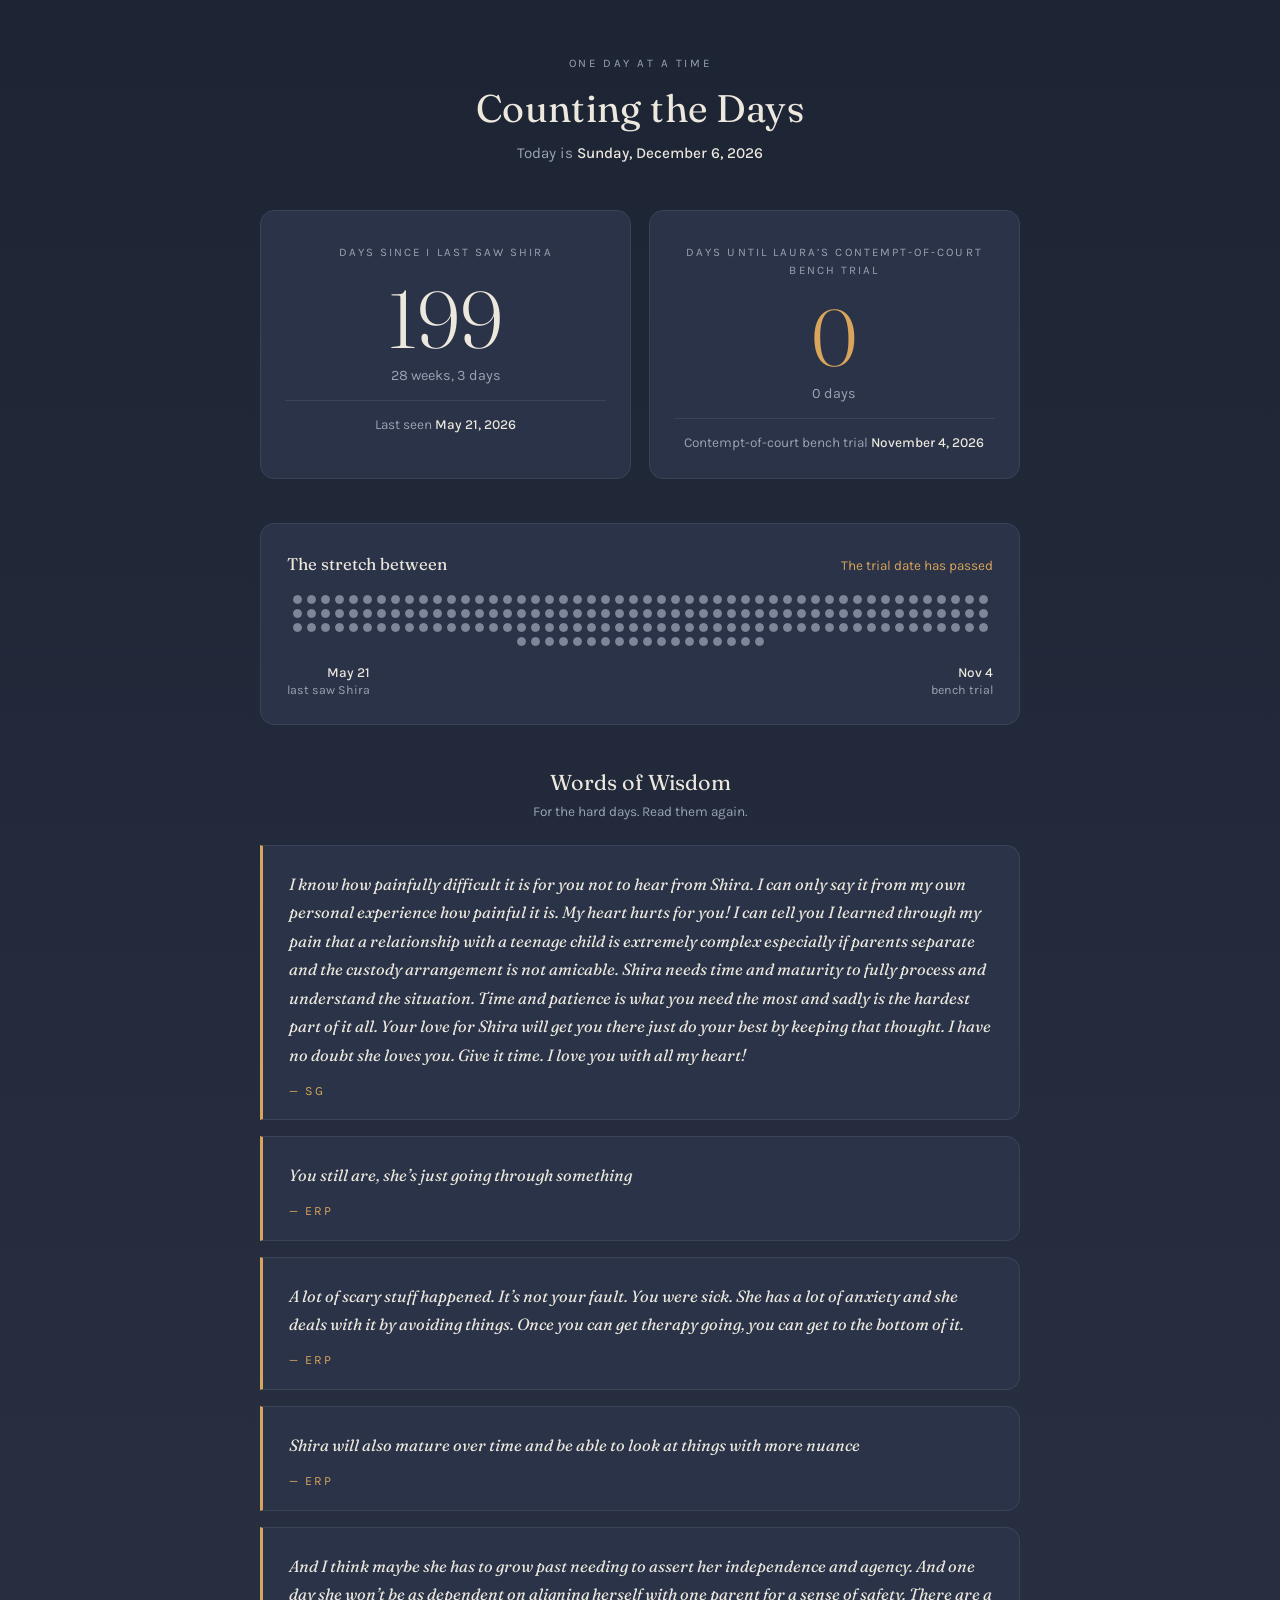
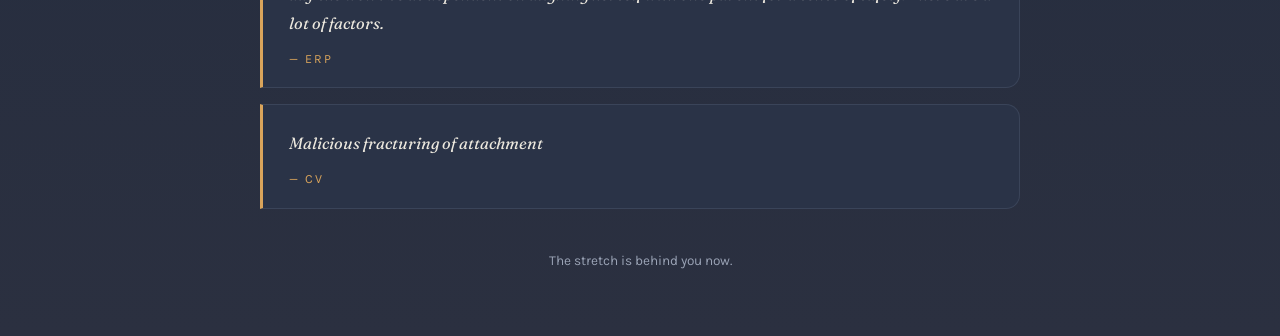
==== index.html @ 4b512168 "Add CV quote to Words of Wisdom Co-Authored-By: Claude Fable 5 <noreply@anthropic.com>" ====
<!DOCTYPE html>
<html lang="en">
<head>
<meta charset="UTF-8">
<meta name="viewport" content="width=device-width, initial-scale=1.0">
<title>Counting the Days</title>
<meta name="description" content="Counting the days since I last saw Shira, and the days until Laura&rsquo;s contempt-of-court bench trial.">
<meta name="robots" content="noindex">
<meta name="theme-color" content="#1d2433">
<link rel="icon" href="/favicon.svg" type="image/svg+xml">
<link rel="icon" href="/favicon-32.png" type="image/png" sizes="32x32">
<link rel="apple-touch-icon" href="/apple-touch-icon.png">
<meta property="og:type" content="website">
<meta property="og:title" content="Counting the Days">
<meta property="og:description" content="Counting the days since I last saw Shira, and the days until Laura&rsquo;s contempt-of-court bench trial.">
<meta property="og:url" content="https://shiragitman.com/">
<meta property="og:image" content="https://shiragitman.com/og-image.png">
<meta property="og:image:width" content="1200">
<meta property="og:image:height" content="630">
<meta name="twitter:card" content="summary_large_image">
<meta name="twitter:title" content="Counting the Days">
<meta name="twitter:description" content="Counting the days since I last saw Shira, and the days until Laura&rsquo;s contempt-of-court bench trial.">
<meta name="twitter:image" content="https://shiragitman.com/og-image.png">
<link rel="preconnect" href="https://fonts.googleapis.com">
<link rel="preconnect" href="https://fonts.gstatic.com" crossorigin>
<link href="https://fonts.googleapis.com/css2?family=Fraunces:ital,opsz,wght@0,9..144,300;0,9..144,400;0,9..144,600;1,9..144,400&family=Karla:wght@300;400;500;600&display=swap" rel="stylesheet">
<style>
  :root {
    --night: #1d2433;
    --night-soft: #252d3f;
    --card: #2a3347;
    --line: #3a4459;
    --ink: #ece8de;
    --ink-dim: #9aa3b5;
    --gold: #d9a45b;
    --gold-soft: rgba(217, 164, 91, 0.16);
  }

  * { margin: 0; padding: 0; box-sizing: border-box; }

  body {
    min-height: 100vh;
    background: linear-gradient(180deg, var(--night) 0%, var(--night-soft) 68%, #2b3040 100%);
    color: var(--ink);
    font-family: 'Karla', sans-serif;
    font-weight: 400;
    display: flex;
    justify-content: center;
    padding: 3.5rem 1.25rem 4rem;
  }

  .page {
    width: 100%;
    max-width: 760px;
    animation: settle 0.9s ease-out both;
  }

  @keyframes settle {
    from { opacity: 0; transform: translateY(10px); }
    to   { opacity: 1; transform: translateY(0); }
  }

  @media (prefers-reduced-motion: reduce) {
    .page { animation: none; }
  }

  header { text-align: center; margin-bottom: 3rem; }

  .eyebrow {
    font-size: 0.72rem;
    letter-spacing: 0.22em;
    text-transform: uppercase;
    color: var(--ink-dim);
    margin-bottom: 0.9rem;
  }

  h1 {
    font-family: 'Fraunces', serif;
    font-weight: 400;
    font-size: clamp(1.7rem, 4.5vw, 2.4rem);
    letter-spacing: 0.01em;
  }

  .today-line {
    margin-top: 0.7rem;
    font-size: 0.95rem;
    color: var(--ink-dim);
  }
  .today-line strong { color: var(--ink); font-weight: 500; }

  .counters {
    display: grid;
    grid-template-columns: 1fr 1fr;
    gap: 1.1rem;
    margin-bottom: 2.75rem;
  }

  @media (max-width: 560px) {
    .counters { grid-template-columns: 1fr; }
  }

  .counter {
    background: var(--card);
    border: 1px solid var(--line);
    border-radius: 14px;
    padding: 2rem 1.5rem 1.75rem;
    text-align: center;
  }

  .counter-label {
    font-size: 0.72rem;
    letter-spacing: 0.18em;
    text-transform: uppercase;
    color: var(--ink-dim);
    margin-bottom: 1.1rem;
    line-height: 1.6;
  }

  .counter-number {
    font-family: 'Fraunces', serif;
    font-weight: 300;
    font-size: clamp(3.6rem, 11vw, 5rem);
    line-height: 1;
  }

  .counter.since .counter-number { color: var(--ink); }
  .counter.until .counter-number { color: var(--gold); }

  .counter-unit {
    font-size: 0.9rem;
    color: var(--ink-dim);
    margin-top: 0.5rem;
  }

  .counter-sub {
    font-size: 0.85rem;
    color: var(--ink-dim);
    margin-top: 1rem;
    padding-top: 1rem;
    border-top: 1px solid var(--line);
  }
  .counter-sub .date { color: var(--ink); font-weight: 500; }

  .thread-section {
    background: var(--card);
    border: 1px solid var(--line);
    border-radius: 14px;
    padding: 1.9rem 1.6rem 1.7rem;
  }

  .thread-head {
    display: flex;
    justify-content: space-between;
    align-items: baseline;
    margin-bottom: 1.3rem;
    gap: 1rem;
  }

  .thread-title {
    font-family: 'Fraunces', serif;
    font-weight: 400;
    font-size: 1.05rem;
  }

  .thread-pct {
    font-size: 0.85rem;
    color: var(--gold);
    white-space: nowrap;
  }

  .dots {
    display: flex;
    flex-wrap: wrap;
    gap: 5px;
    justify-content: center;
  }

  .dot {
    width: 9px;
    height: 9px;
    border-radius: 50%;
    background: transparent;
    border: 1px solid var(--line);
    flex-shrink: 0;
  }

  .dot.past {
    background: var(--ink-dim);
    border-color: var(--ink-dim);
    opacity: 0.75;
  }

  .dot.today {
    background: var(--gold);
    border-color: var(--gold);
    box-shadow: 0 0 0 3px var(--gold-soft);
    transform: scale(1.25);
  }

  .thread-ends {
    display: flex;
    justify-content: space-between;
    margin-top: 1.2rem;
    font-size: 0.78rem;
    color: var(--ink-dim);
  }
  .thread-ends span:last-child { text-align: right; }
  .thread-ends .end-date { display: block; color: var(--ink); font-weight: 500; font-size: 0.85rem; margin-bottom: 0.15rem; }

  .wisdom-section {
    margin-top: 2.75rem;
  }

  .wisdom-title {
    font-family: 'Fraunces', serif;
    font-weight: 400;
    font-size: 1.35rem;
    text-align: center;
    margin-bottom: 0.5rem;
  }

  .wisdom-sub {
    text-align: center;
    font-size: 0.85rem;
    color: var(--ink-dim);
    margin-bottom: 1.6rem;
  }

  .wisdom-list {
    display: flex;
    flex-direction: column;
    gap: 1rem;
  }

  .wisdom-card {
    background: var(--card);
    border: 1px solid var(--line);
    border-left: 3px solid var(--gold);
    border-radius: 0 14px 14px 0;
    padding: 1.5rem 1.6rem 1.35rem;
  }

  .wisdom-card blockquote {
    font-family: 'Fraunces', serif;
    font-style: italic;
    font-weight: 400;
    font-size: 1.02rem;
    line-height: 1.75;
    color: var(--ink);
  }

  .wisdom-card cite {
    display: block;
    font-family: 'Karla', sans-serif;
    font-style: normal;
    font-size: 0.78rem;
    letter-spacing: 0.16em;
    text-transform: uppercase;
    color: var(--gold);
    margin-top: 0.9rem;
  }

  footer {
    text-align: center;
    margin-top: 2.5rem;
    font-size: 0.85rem;
    color: var(--ink-dim);
    line-height: 1.7;
  }
</style>
</head>
<body>
  <div class="page">
    <header>
      <div class="eyebrow">One day at a time</div>
      <h1>Counting the Days</h1>
      <div class="today-line">Today is <strong id="todayDate"></strong></div>
    </header>

    <div class="counters">
      <div class="counter since">
        <div class="counter-label">Days since I last saw Shira</div>
        <div class="counter-number" id="daysSince">&ndash;</div>
        <div class="counter-unit" id="sinceWeeks"></div>
        <div class="counter-sub">Last seen <span class="date">May 21, 2026</span></div>
      </div>

      <div class="counter until">
        <div class="counter-label">Days Until Laura&rsquo;s Contempt-of-Court Bench Trial</div>
        <div class="counter-number" id="daysUntil">&ndash;</div>
        <div class="counter-unit" id="untilWeeks"></div>
        <div class="counter-sub">Contempt-of-court bench trial <span class="date">November 4, 2026</span></div>
      </div>
    </div>

    <div class="thread-section">
      <div class="thread-head">
        <div class="thread-title">The stretch between</div>
        <div class="thread-pct" id="pctLine"></div>
      </div>
      <div class="dots" id="dots" aria-label="One mark for each day between May 21 and November 4, 2026"></div>
      <div class="thread-ends">
        <span><span class="end-date">May 21</span>last saw Shira</span>
        <span><span class="end-date">Nov 4</span>bench trial</span>
      </div>
    </div>

    <section class="wisdom-section">
      <h2 class="wisdom-title">Words of Wisdom</h2>
      <p class="wisdom-sub">For the hard days. Read them again.</p>

      <div class="wisdom-list">
        <div class="wisdom-card">
          <blockquote>I know how painfully difficult it is for you not to hear from Shira. I can only say it from my own personal experience how painful it is. My heart hurts for you! I can tell you I learned through my pain that a relationship with a teenage child is extremely complex especially if parents separate and the custody arrangement is not amicable. Shira needs time and maturity to fully process and understand the situation. Time and patience is what you need the most and sadly is the hardest part of it all. Your love for Shira will get you there just do your best by keeping that thought. I have no doubt she loves you. Give it time. I love you with all my heart!</blockquote>
          <cite>&mdash; SG</cite>
        </div>

        <div class="wisdom-card">
          <blockquote>You still are, she&rsquo;s just going through something</blockquote>
          <cite>&mdash; ERP</cite>
        </div>

        <div class="wisdom-card">
          <blockquote>A lot of scary stuff happened. It&rsquo;s not your fault. You were sick. She has a lot of anxiety and she deals with it by avoiding things. Once you can get therapy going, you can get to the bottom of it.</blockquote>
          <cite>&mdash; ERP</cite>
        </div>

        <div class="wisdom-card">
          <blockquote>Shira will also mature over time and be able to look at things with more nuance</blockquote>
          <cite>&mdash; ERP</cite>
        </div>

        <div class="wisdom-card">
          <blockquote>And I think maybe she has to grow past needing to assert her independence and agency. And one day she won&rsquo;t be as dependent on aligning herself with one parent for a sense of safety. There are a lot of factors.</blockquote>
          <cite>&mdash; ERP</cite>
        </div>

        <div class="wisdom-card">
          <blockquote>Malicious fracturing of attachment</blockquote>
          <cite>&mdash; CV</cite>
        </div>
      </div>
    </section>

    <footer id="footerNote"></footer>
  </div>

<script>
(function () {
  var START = new Date(2026, 4, 21);
  var END   = new Date(2026, 10, 4);

  var now = new Date();
  var today = new Date(now.getFullYear(), now.getMonth(), now.getDate());

  var MS_DAY = 24 * 60 * 60 * 1000;
  function daysBetween(a, b) { return Math.round((b - a) / MS_DAY); }

  var daysSince = daysBetween(START, today);
  var daysUntil = daysBetween(today, END);
  var totalSpan = daysBetween(START, END);

  document.getElementById('todayDate').textContent = today.toLocaleDateString('en-US', {
    weekday: 'long', month: 'long', day: 'numeric', year: 'numeric'
  });

  document.getElementById('daysSince').textContent = Math.max(daysSince, 0);
  document.getElementById('daysUntil').textContent = Math.max(daysUntil, 0);

  function weeksText(d) {
    if (d < 7) return d === 1 ? '1 day' : d + ' days';
    var w = Math.floor(d / 7), r = d % 7;
    var t = w + (w === 1 ? ' week' : ' weeks');
    if (r > 0) t += ', ' + r + (r === 1 ? ' day' : ' days');
    return t;
  }
  document.getElementById('sinceWeeks').textContent = weeksText(Math.max(daysSince, 0));
  document.getElementById('untilWeeks').textContent = weeksText(Math.max(daysUntil, 0));

  var pct = Math.min(100, Math.max(0, Math.round((daysSince / totalSpan) * 100)));
  var pctEl = document.getElementById('pctLine');
  if (daysUntil > 0) {
    pctEl.textContent = pct + '% of the way there';
  } else if (daysUntil === 0) {
    pctEl.textContent = 'Today is the day';
  } else {
    pctEl.textContent = 'The trial date has passed';
  }

  var dotsEl = document.getElementById('dots');
  var frag = document.createDocumentFragment();
  for (var i = 0; i <= totalSpan; i++) {
    var dot = document.createElement('div');
    dot.className = 'dot';
    if (i < daysSince) dot.className += ' past';
    if (i === daysSince && daysUntil >= 0) dot.className += ' today';
    frag.appendChild(dot);
  }
  dotsEl.appendChild(frag);

  var footer = document.getElementById('footerNote');
  if (daysUntil > 0) {
    footer.textContent = 'Every filled mark is a day already behind you.';
  } else if (daysUntil === 0) {
    footer.textContent = 'November 4th is here. Steady.';
  } else {
    footer.textContent = 'The stretch is behind you now.';
  }

  var nextMidnight = new Date(today.getFullYear(), today.getMonth(), today.getDate() + 1);
  setTimeout(function () { location.reload(); }, nextMidnight - now + 1000);
})();
</script>
</body>
</html>
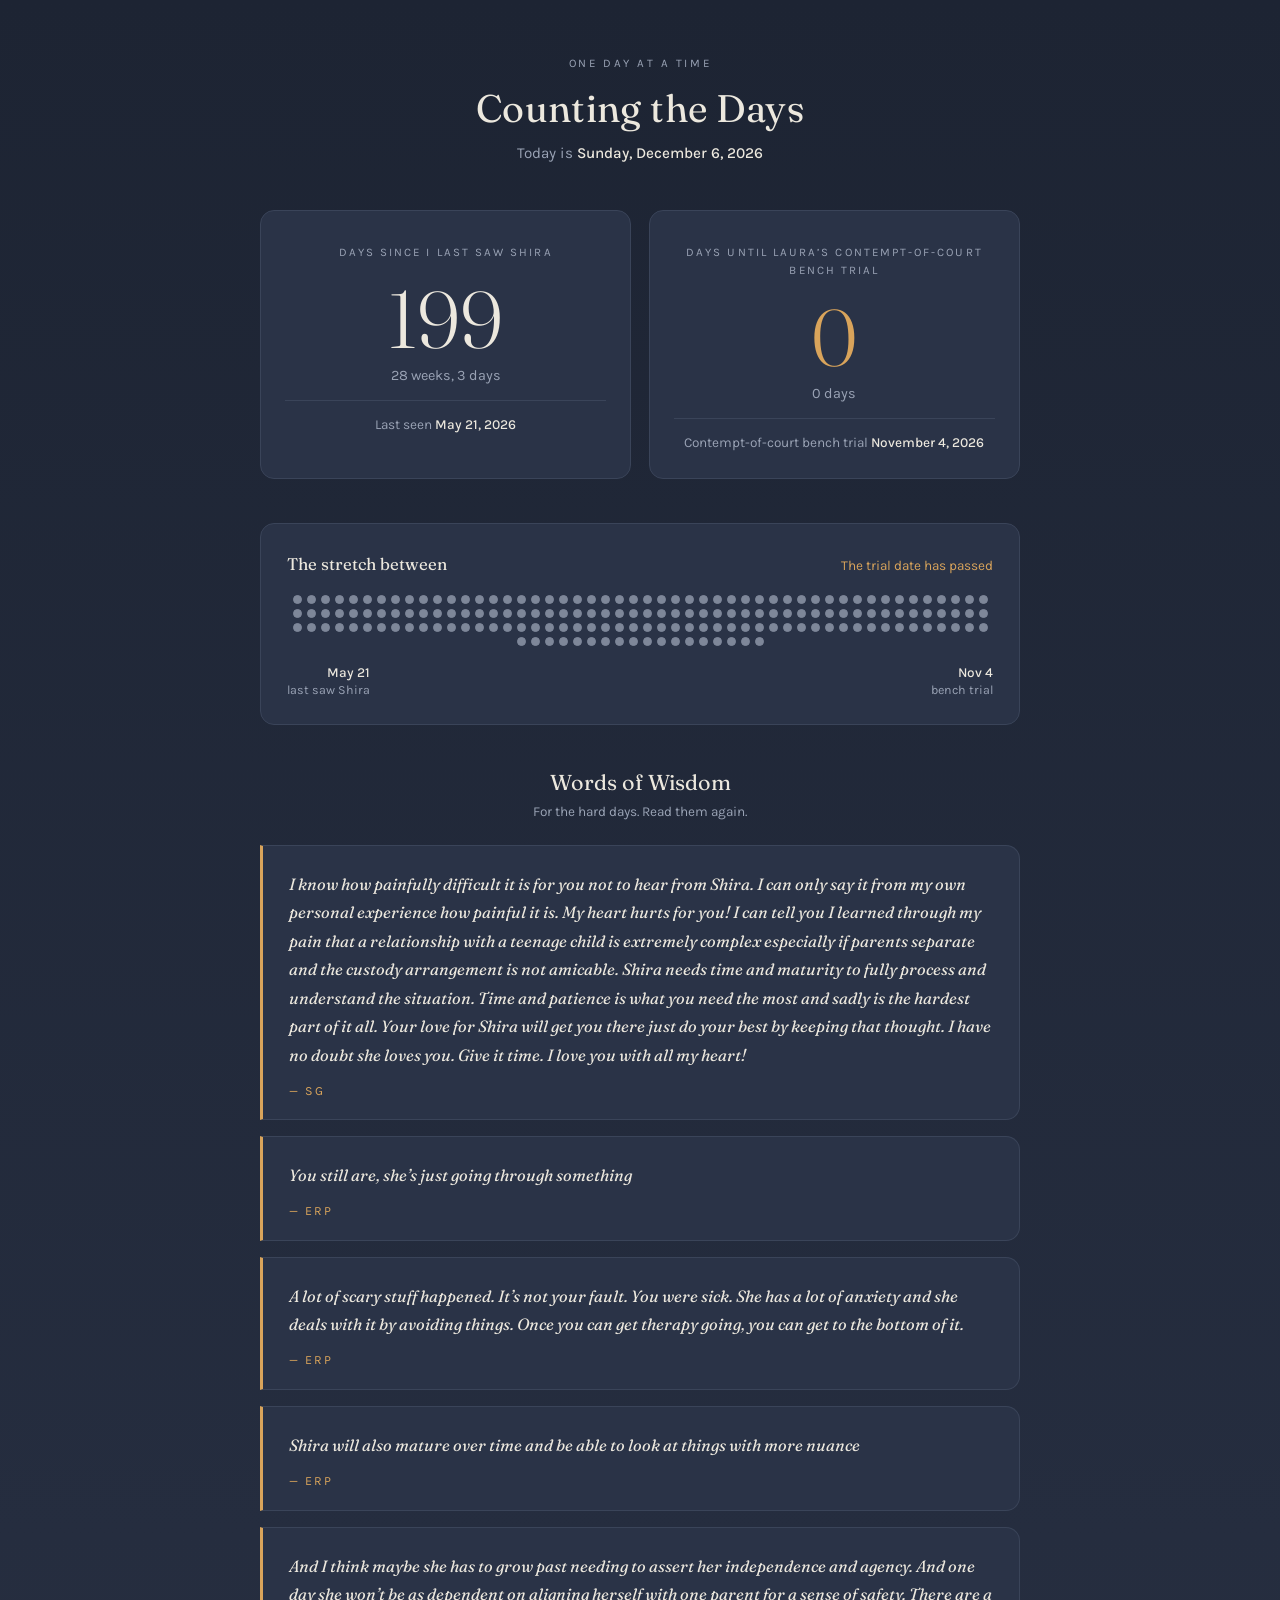
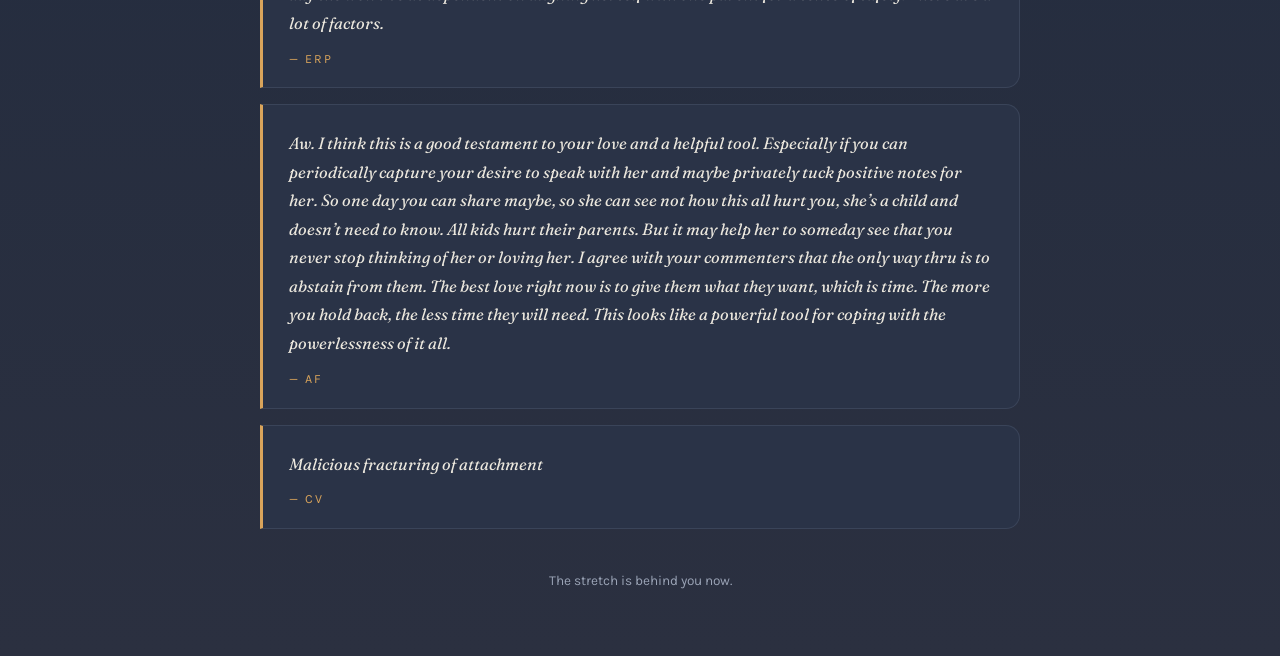
==== commit 8d552e28: "Add AF quote to Words of Wisdom Co-Authored-By: Claude Opus 4.8 <noreply@anthropic.com>" ====
--- a/index.html
+++ b/index.html
@@ -336,6 +336,11 @@
         </div>
 
         <div class="wisdom-card">
+          <blockquote>Aw. I think this is a good testament to your love and a helpful tool. Especially if you can periodically capture your desire to speak with her and maybe privately tuck positive notes for her. So one day you can share maybe, so she can see not how this all hurt you, she&rsquo;s a child and doesn&rsquo;t need to know. All kids hurt their parents. But it may help her to someday see that you never stop thinking of her or loving her. I agree with your commenters that the only way thru is to abstain from them. The best love right now is to give them what they want, which is time. The more you hold back, the less time they will need. This looks like a powerful tool for coping with the powerlessness of it all.</blockquote>
+          <cite>&mdash; AF</cite>
+        </div>
+
+        <div class="wisdom-card">
           <blockquote>Malicious fracturing of attachment</blockquote>
           <cite>&mdash; CV</cite>
         </div>
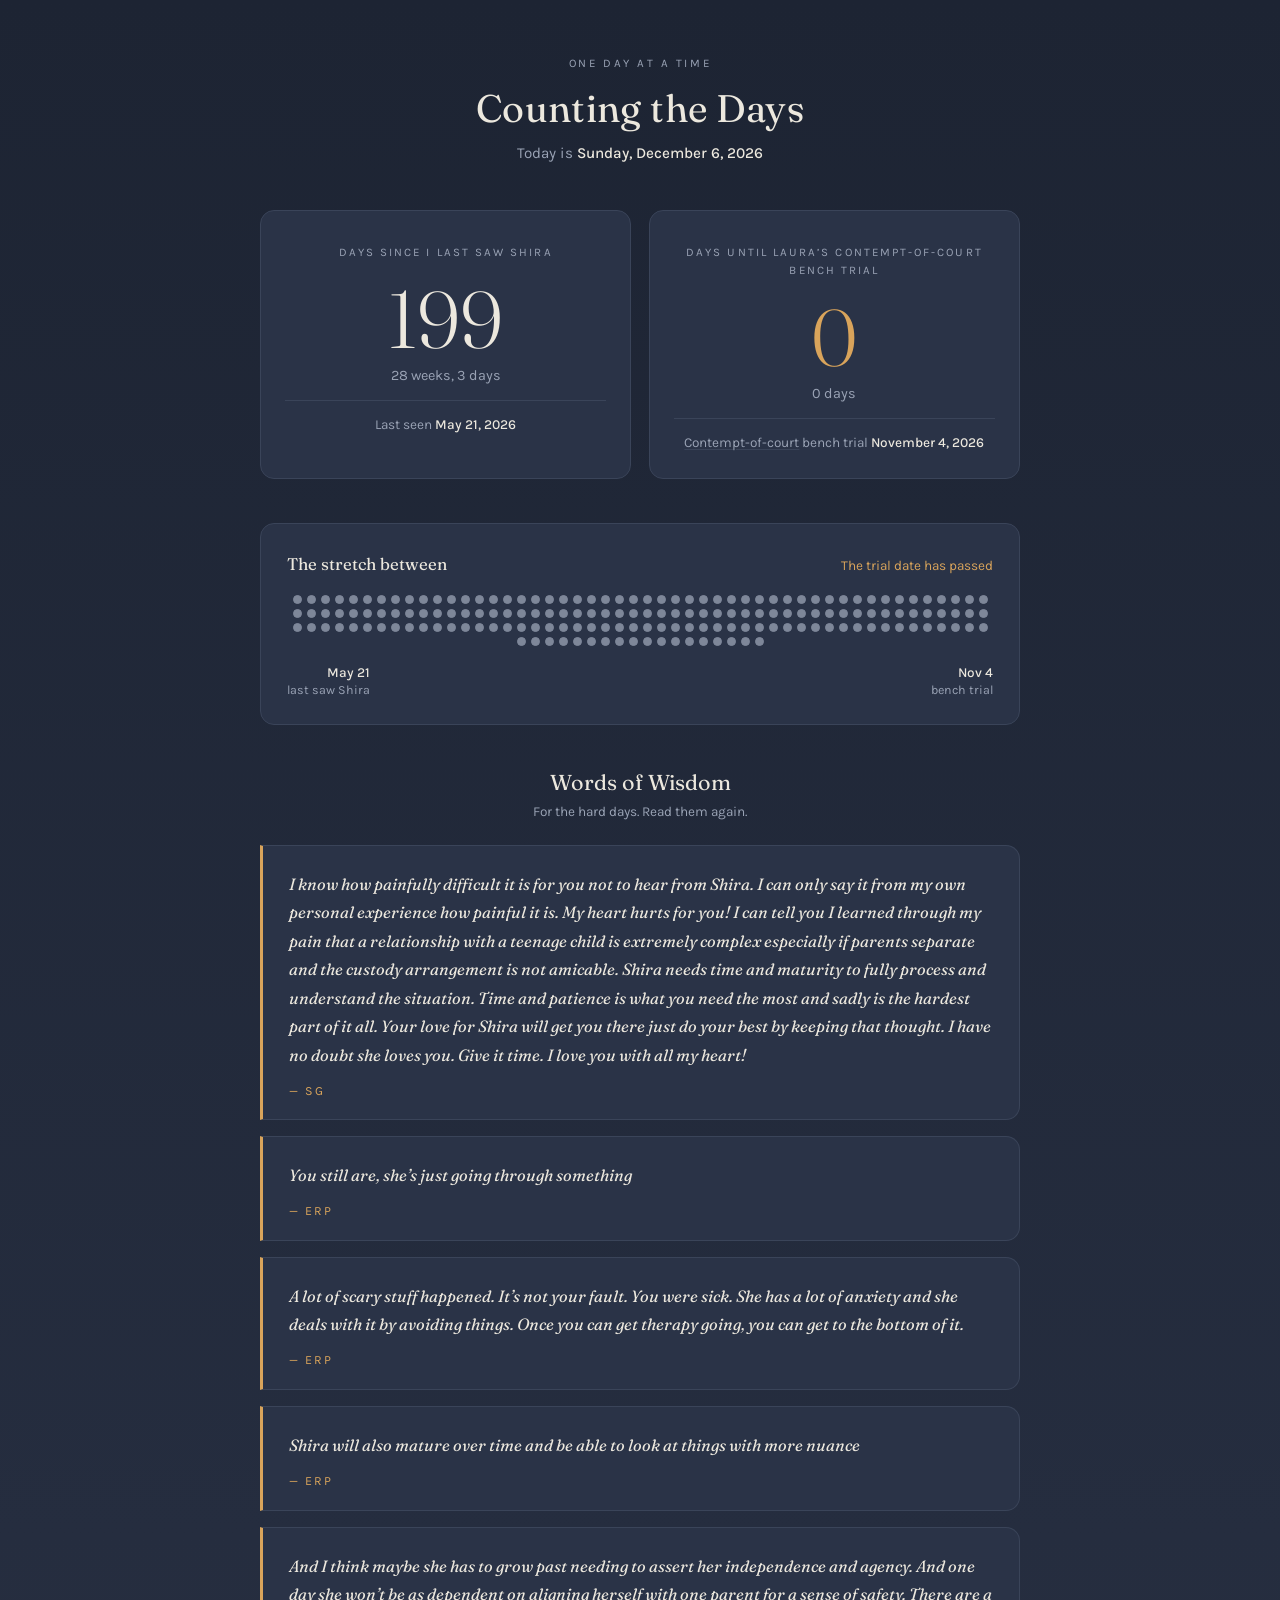
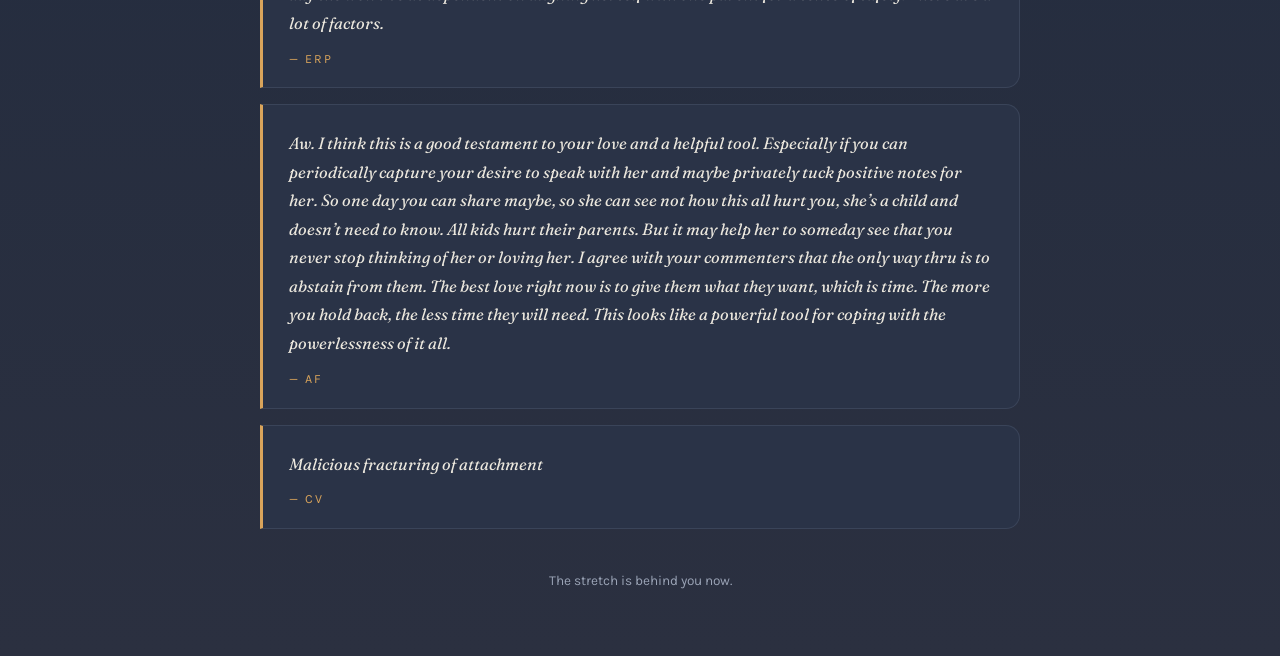
==== commit ba4cbf92: "Link Contempt-of-court label to court filing PDF Co-Authored-By: Claude Opus 4.8 <noreply@anthropic." ====
--- a/index.html
+++ b/index.html
@@ -140,6 +140,15 @@
     border-top: 1px solid var(--line);
   }
   .counter-sub .date { color: var(--ink); font-weight: 500; }
+  .counter-sub a {
+    color: inherit;
+    text-decoration: underline;
+    text-underline-offset: 2px;
+    text-decoration-thickness: 1px;
+    text-decoration-color: var(--line);
+    transition: text-decoration-color 0.2s ease;
+  }
+  .counter-sub a:hover { text-decoration-color: var(--ink); }
 
   .thread-section {
     background: var(--card);
@@ -289,7 +298,7 @@
         <div class="counter-label">Days Until Laura&rsquo;s Contempt-of-Court Bench Trial</div>
         <div class="counter-number" id="daysUntil">&ndash;</div>
         <div class="counter-unit" id="untilWeeks"></div>
-        <div class="counter-sub">Contempt-of-court bench trial <span class="date">November 4, 2026</span></div>
+        <div class="counter-sub"><a href="docs/24CV009376-910.pdf">Contempt-of-court</a> bench trial <span class="date">November 4, 2026</span></div>
       </div>
     </div>
 
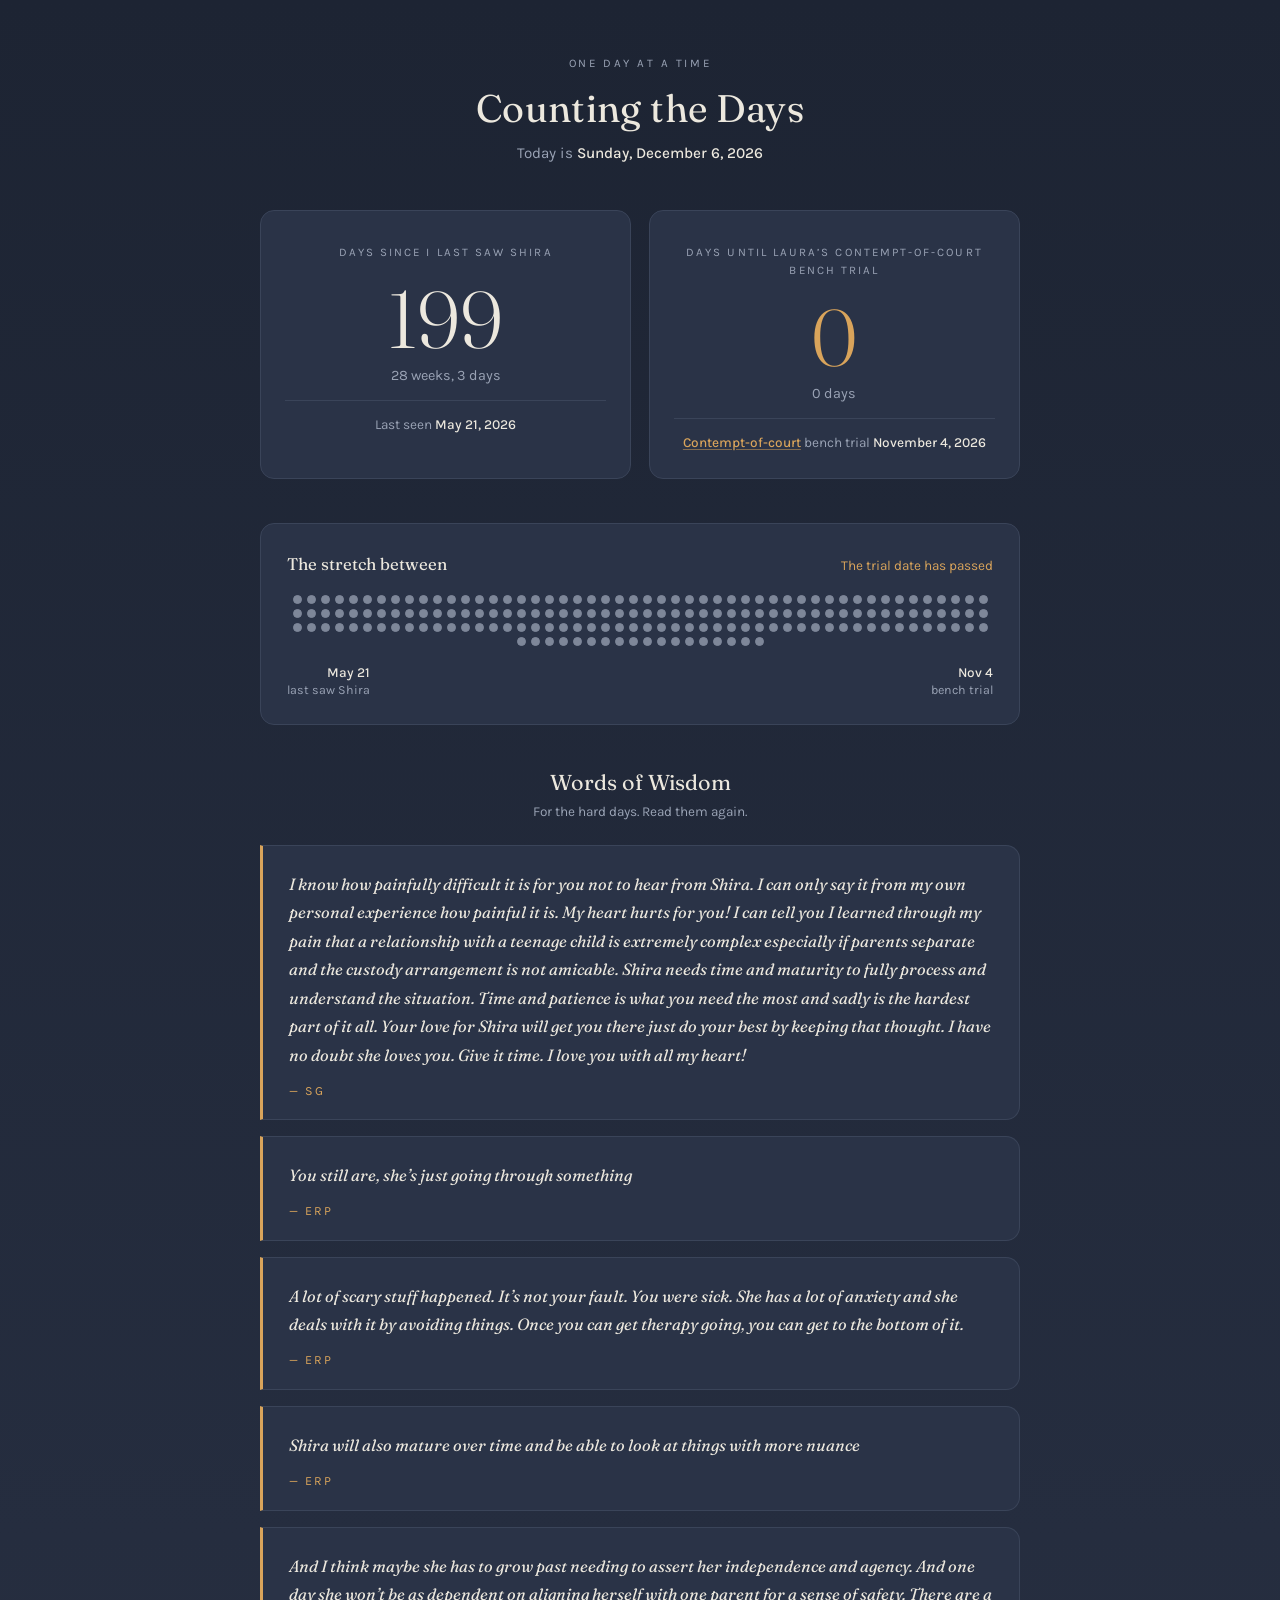
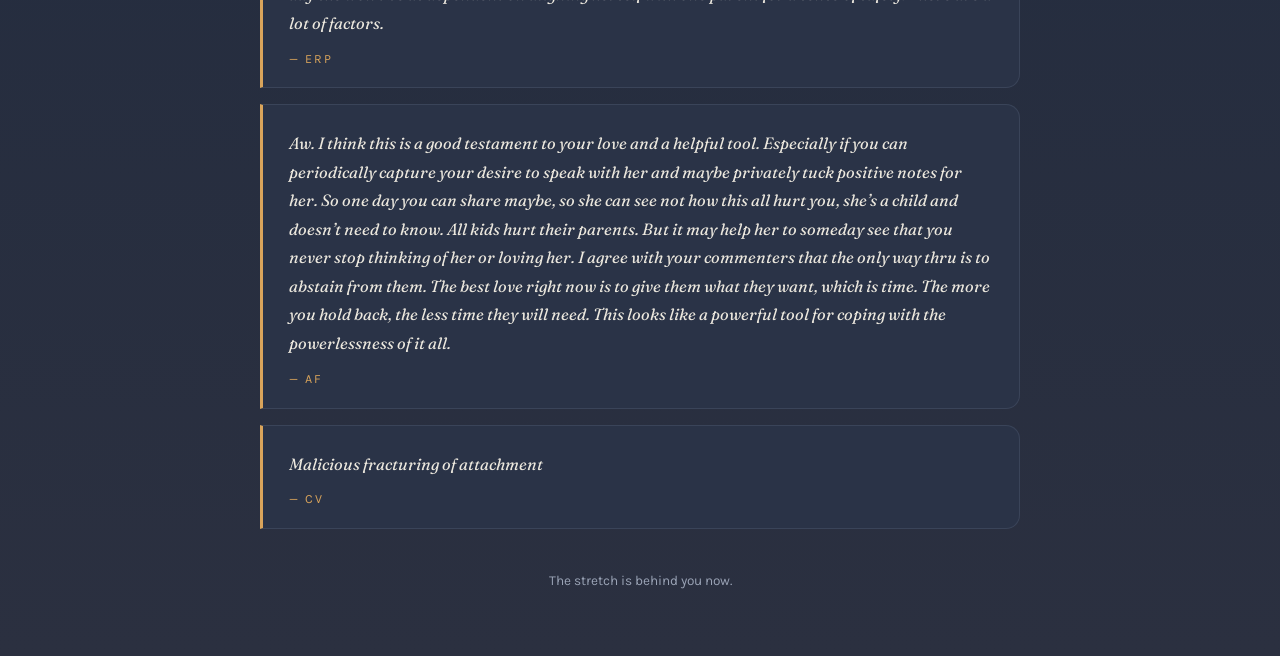
==== commit 1d1541c8: "Make Contempt-of-court link visibly clickable (gold + underline) Co-Authored-By: Claude Opus 4.8 <no" ====
--- a/index.html
+++ b/index.html
@@ -141,14 +141,15 @@
   }
   .counter-sub .date { color: var(--ink); font-weight: 500; }
   .counter-sub a {
-    color: inherit;
+    color: var(--gold);
+    font-weight: 500;
     text-decoration: underline;
     text-underline-offset: 2px;
     text-decoration-thickness: 1px;
-    text-decoration-color: var(--line);
+    text-decoration-color: rgba(217, 164, 91, 0.5);
     transition: text-decoration-color 0.2s ease;
   }
-  .counter-sub a:hover { text-decoration-color: var(--ink); }
+  .counter-sub a:hover { text-decoration-color: var(--gold); }
 
   .thread-section {
     background: var(--card);
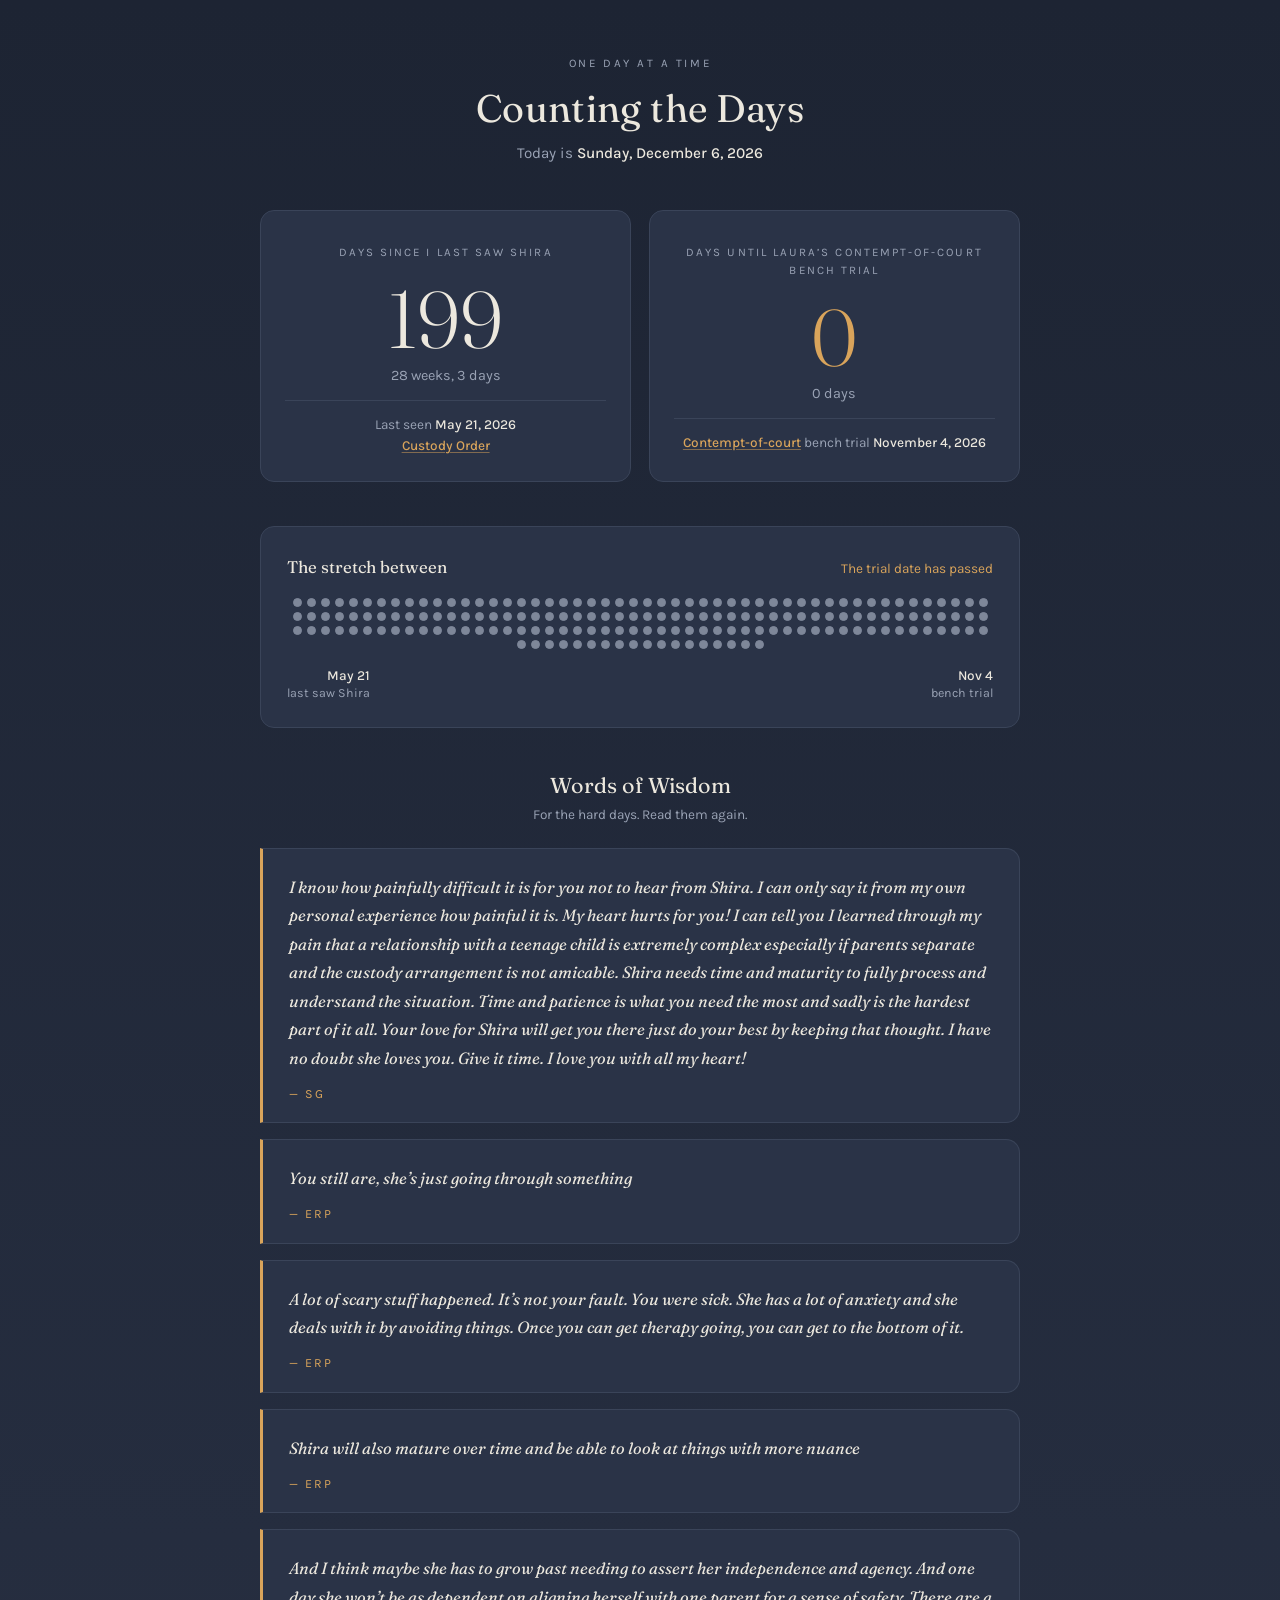
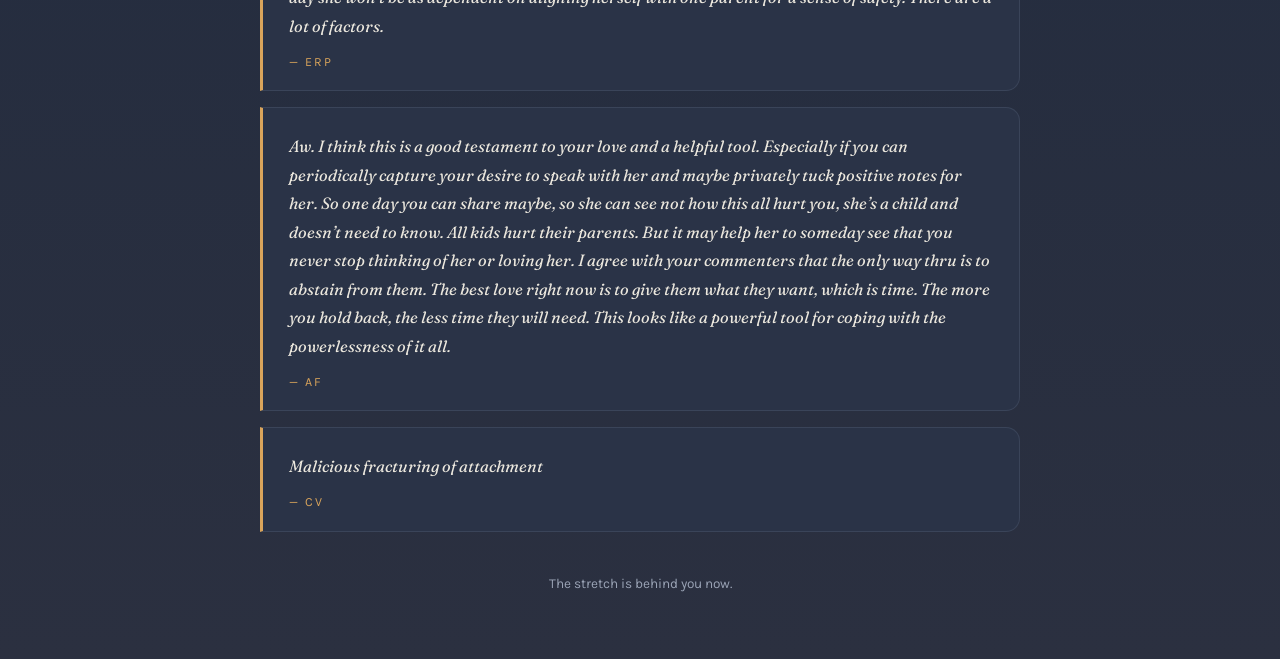
==== commit f472f273: "Link Custody Order PDF under Last seen date Co-Authored-By: Claude Opus 4.8 <noreply@anthropic.com>" ====
--- a/index.html
+++ b/index.html
@@ -140,6 +140,7 @@
     border-top: 1px solid var(--line);
   }
   .counter-sub .date { color: var(--ink); font-weight: 500; }
+  .counter-sub--linkonly { border-top: none; margin-top: 0.4rem; padding-top: 0; }
   .counter-sub a {
     color: var(--gold);
     font-weight: 500;
@@ -293,6 +294,7 @@
         <div class="counter-number" id="daysSince">&ndash;</div>
         <div class="counter-unit" id="sinceWeeks"></div>
         <div class="counter-sub">Last seen <span class="date">May 21, 2026</span></div>
+        <div class="counter-sub counter-sub--linkonly"><a href="docs/24CV009376-910-custody-order.pdf">Custody Order</a></div>
       </div>
 
       <div class="counter until">
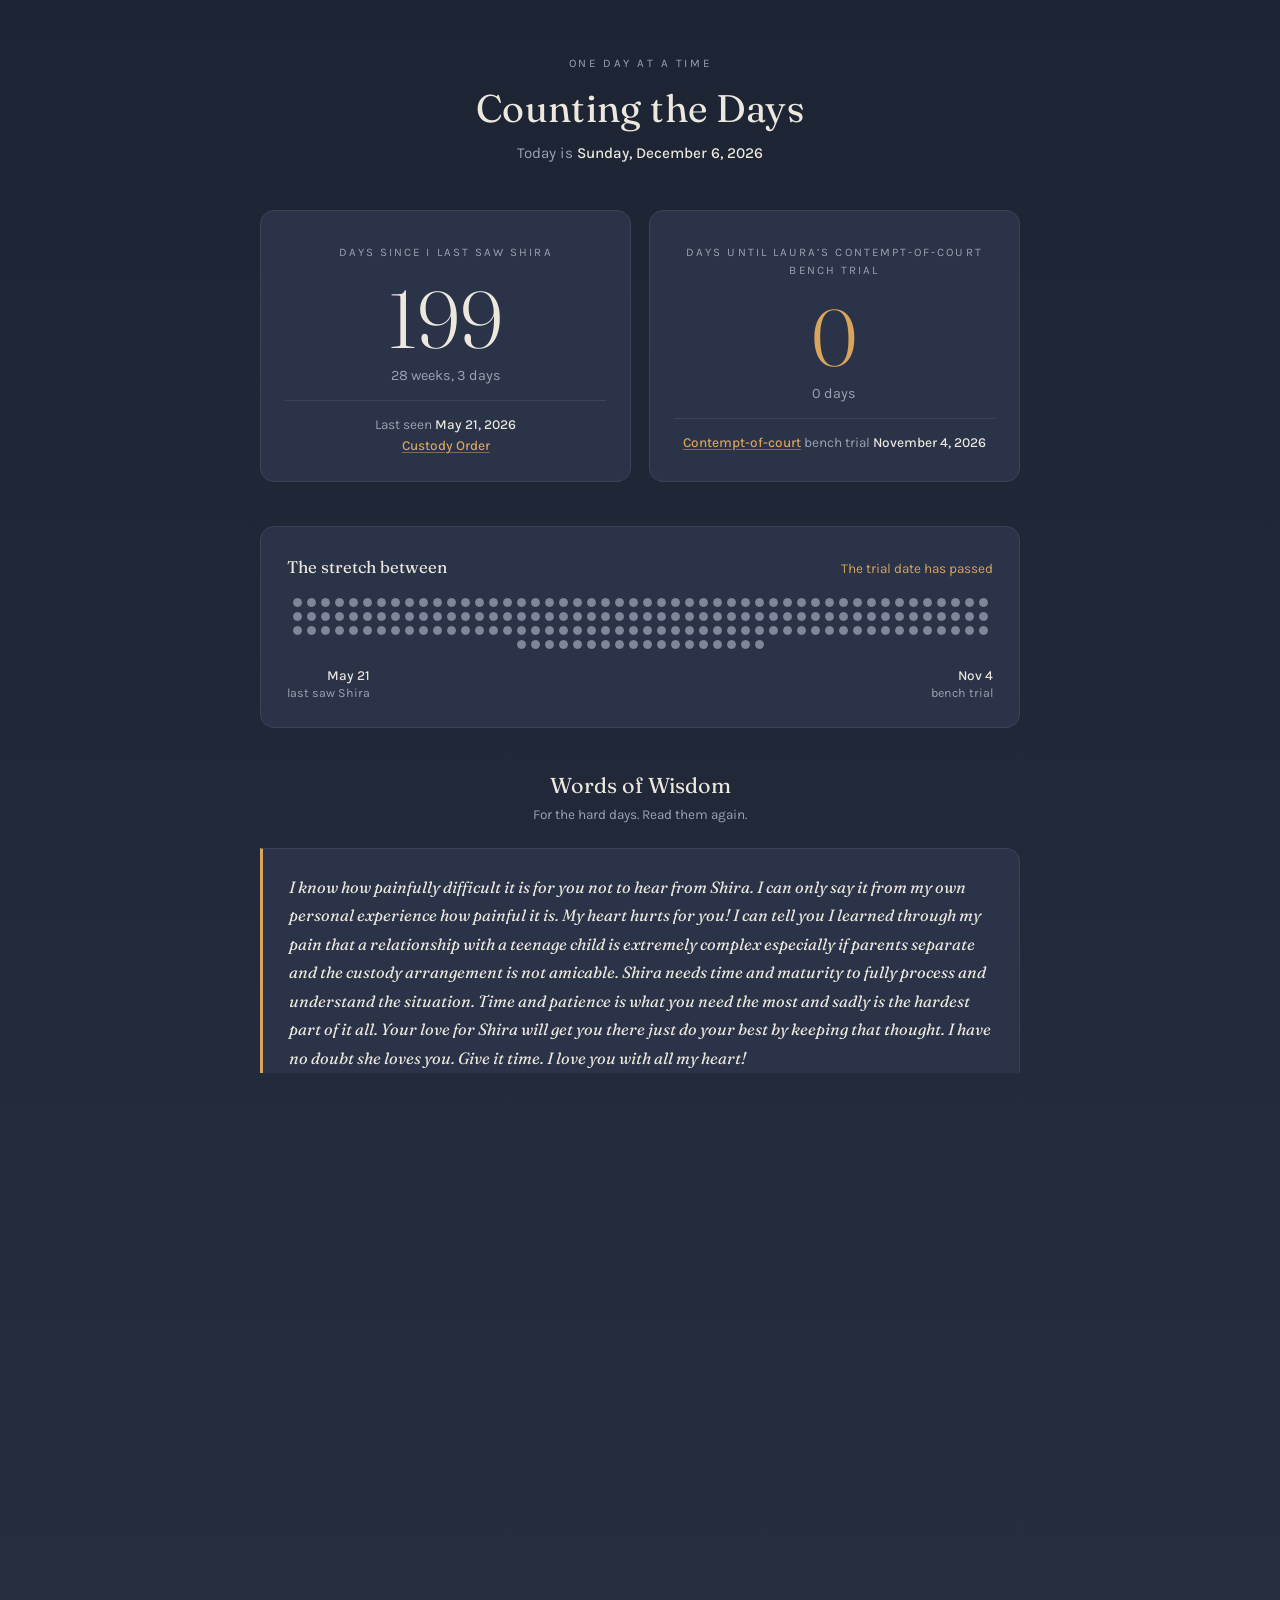
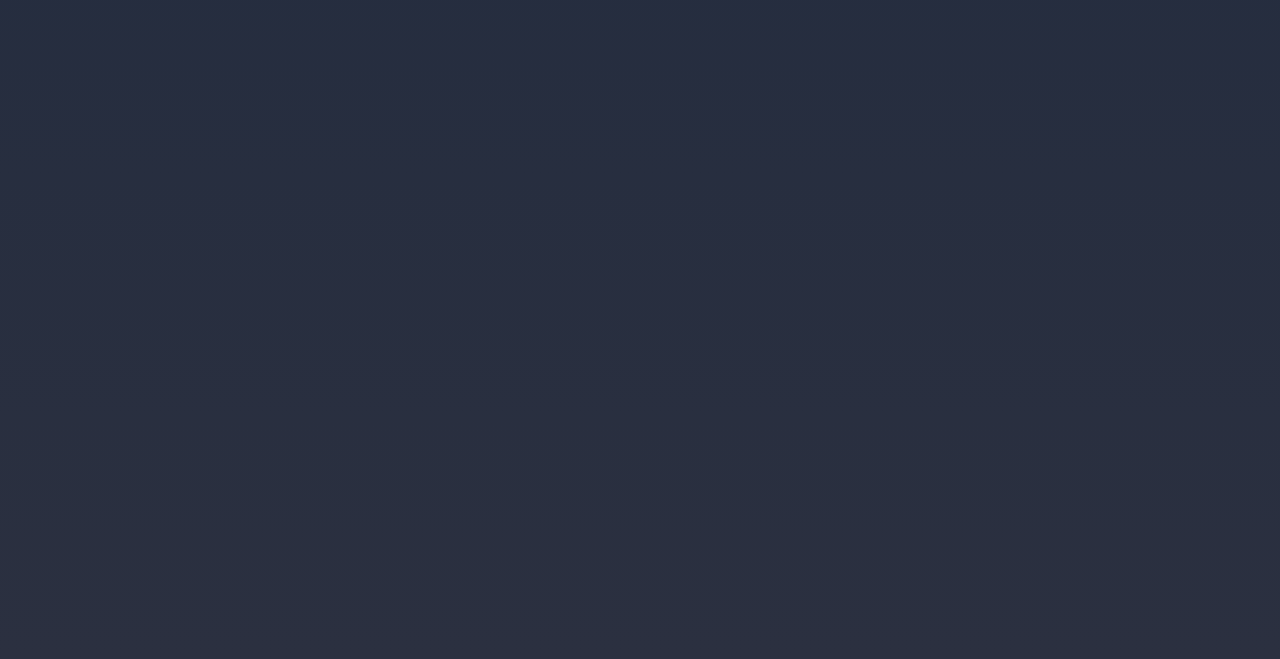
==== commit ef65a2cf: "Rename contempt filing PDF for clarity, update link Co-Authored-By: Claude Opus 4.8 <noreply@anthrop" ====
--- a/index.html
+++ b/index.html
@@ -301,7 +301,7 @@
         <div class="counter-label">Days Until Laura&rsquo;s Contempt-of-Court Bench Trial</div>
         <div class="counter-number" id="daysUntil">&ndash;</div>
         <div class="counter-unit" id="untilWeeks"></div>
-        <div class="counter-sub"><a href="docs/24CV009376-910.pdf">Contempt-of-court</a> bench trial <span class="date">November 4, 2026</span></div>
+        <div class="counter-sub"><a href="docs/24CV009376-910-contempt-filing.pdf">Contempt-of-court</a> bench trial <span class="date">November 4, 2026</span></div>
       </div>
     </div>
 
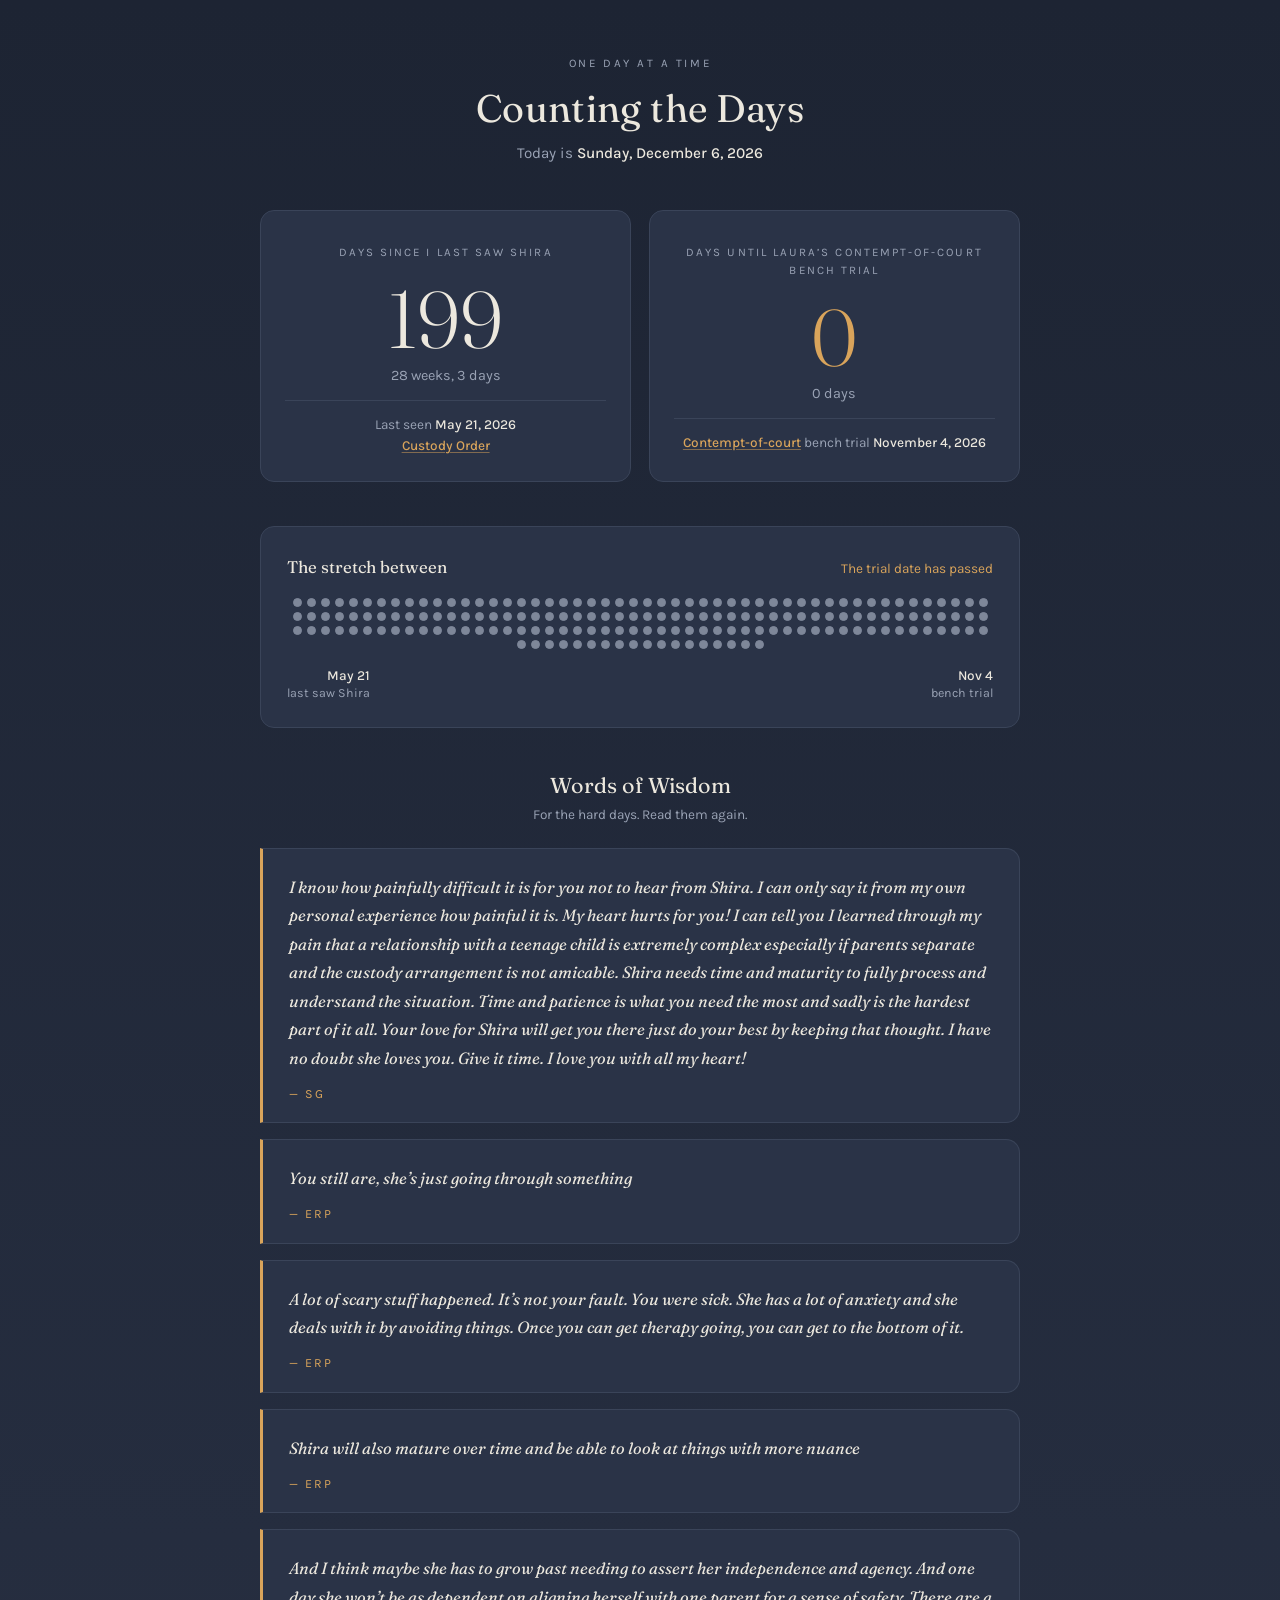
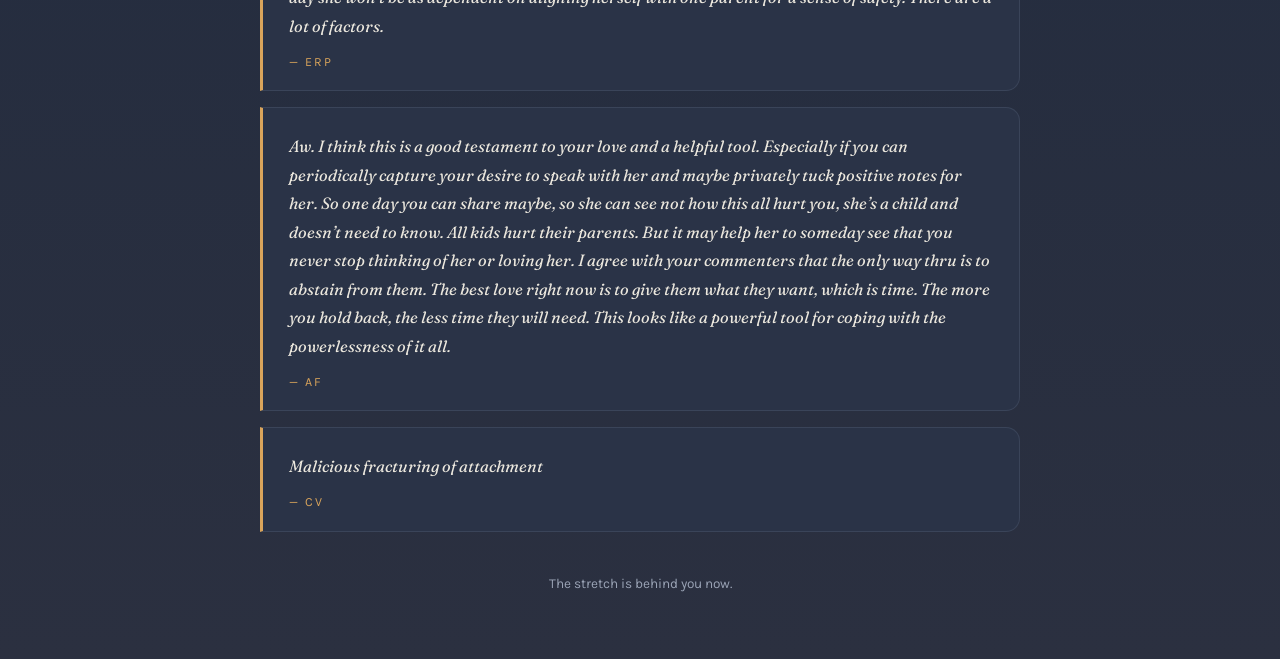
==== commit 8651cdc2: "Add Google Analytics tag Co-Authored-By: Claude Opus 4.8 <noreply@anthropic.com>" ====
--- a/index.html
+++ b/index.html
@@ -1,6 +1,15 @@
 <!DOCTYPE html>
 <html lang="en">
 <head>
+<!-- Google tag (gtag.js) -->
+<script async src="https://www.googletagmanager.com/gtag/js?id=G-97T60NJ137"></script>
+<script>
+  window.dataLayer = window.dataLayer || [];
+  function gtag(){dataLayer.push(arguments);}
+  gtag('js', new Date());
+
+  gtag('config', 'G-97T60NJ137');
+</script>
 <meta charset="UTF-8">
 <meta name="viewport" content="width=device-width, initial-scale=1.0">
 <title>Counting the Days</title>
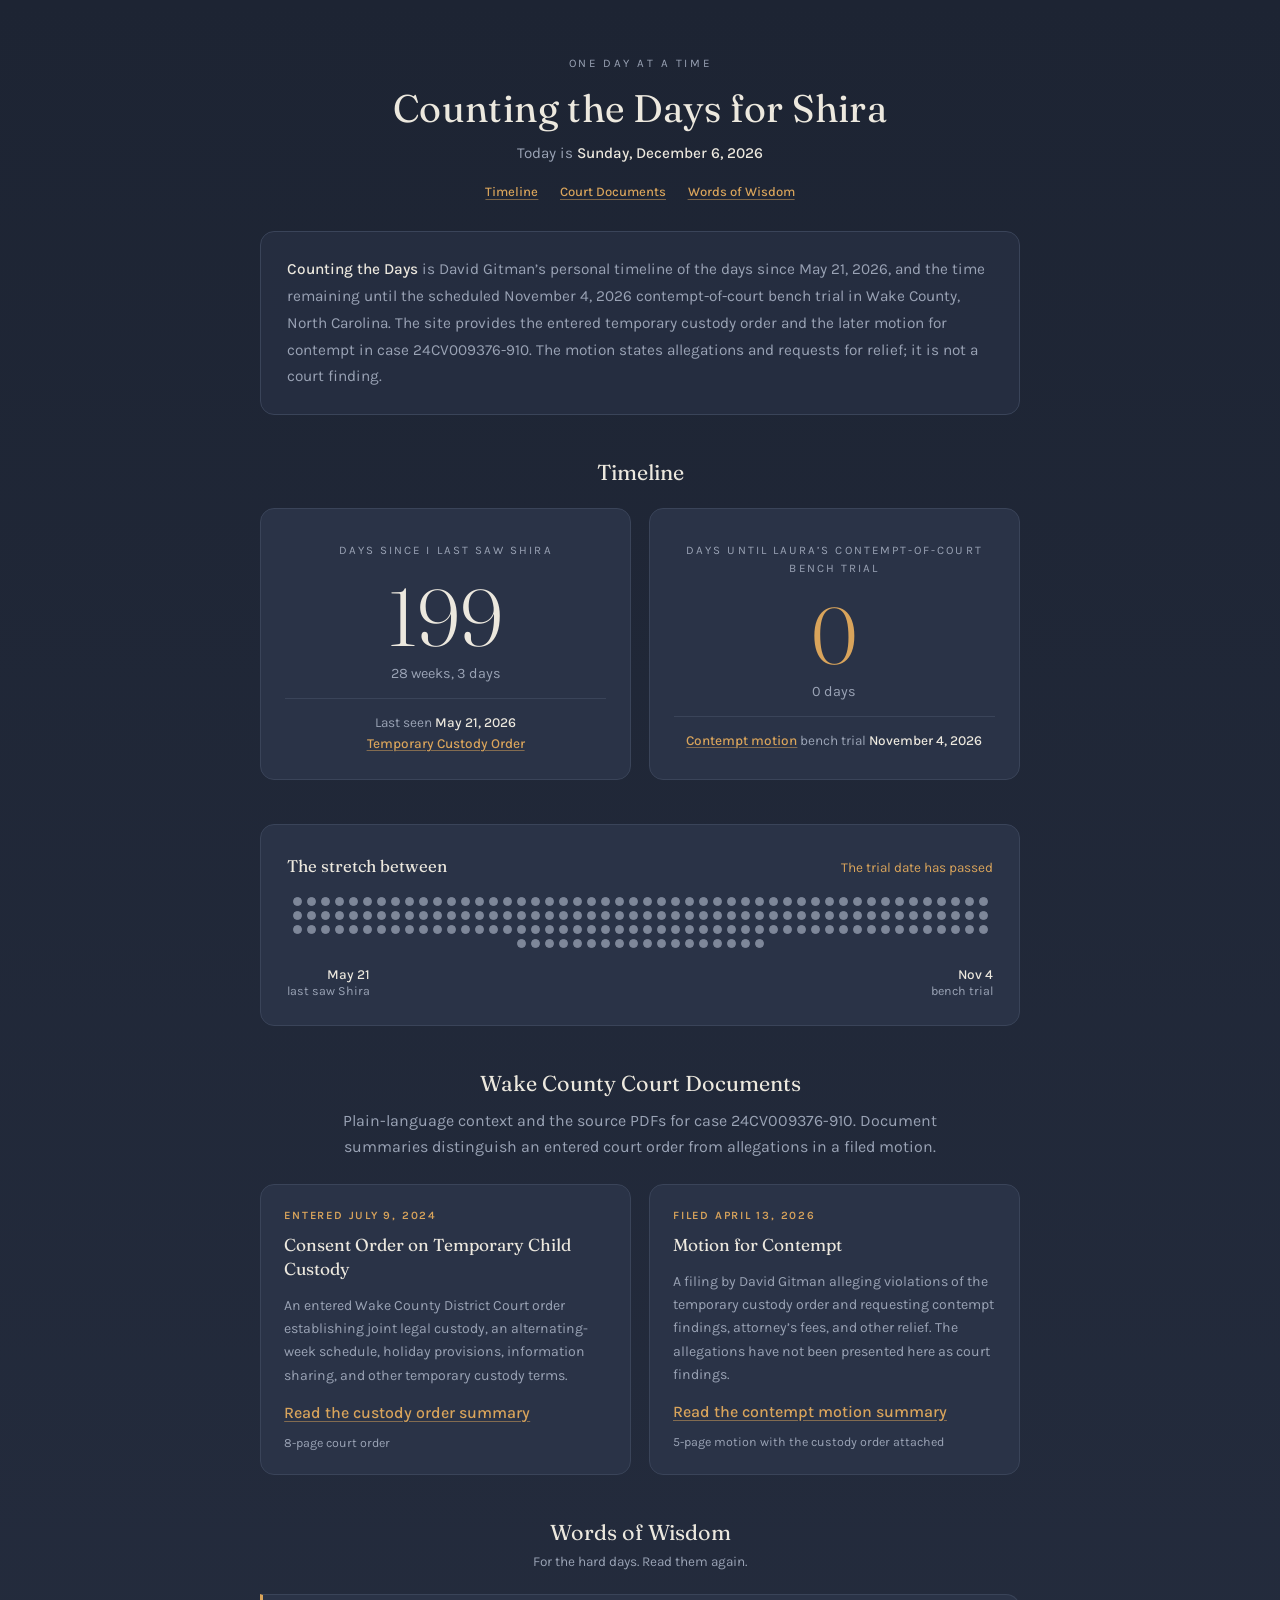
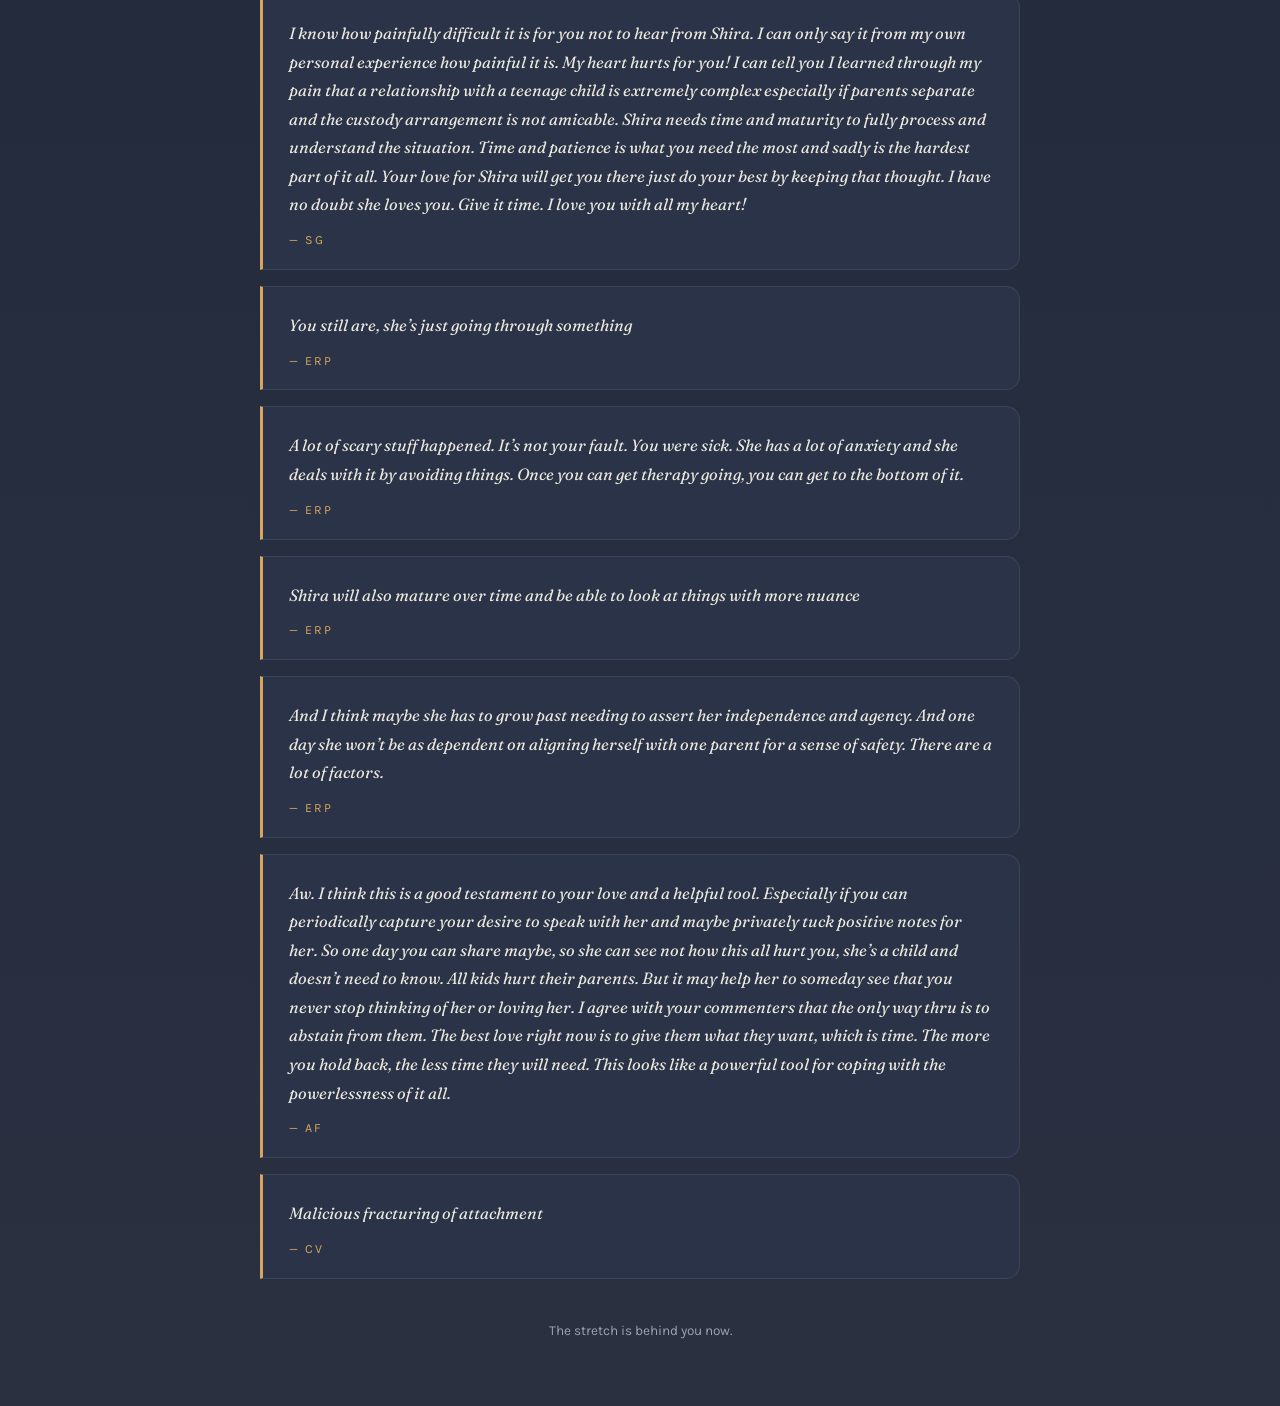
==== commit 43564dd1: "Add public SEO and court document pages" ====
--- a/index.html
+++ b/index.html
@@ -12,27 +12,56 @@
 </script>
 <meta charset="UTF-8">
 <meta name="viewport" content="width=device-width, initial-scale=1.0">
-<title>Counting the Days</title>
-<meta name="description" content="Counting the days since I last saw Shira, and the days until Laura&rsquo;s contempt-of-court bench trial.">
-<meta name="robots" content="noindex">
+<title>Counting the Days for Shira | ShiraGitman.com</title>
+<meta name="description" content="David Gitman&rsquo;s personal timeline counting the days since he last saw Shira, with Wake County custody and contempt court documents.">
+<meta name="robots" content="index, follow, max-image-preview:large">
 <meta name="theme-color" content="#1d2433">
+<link rel="canonical" href="https://shiragitman.com/">
 <link rel="icon" href="/favicon.svg" type="image/svg+xml">
 <link rel="icon" href="/favicon-32.png" type="image/png" sizes="32x32">
 <link rel="apple-touch-icon" href="/apple-touch-icon.png">
 <meta property="og:type" content="website">
-<meta property="og:title" content="Counting the Days">
-<meta property="og:description" content="Counting the days since I last saw Shira, and the days until Laura&rsquo;s contempt-of-court bench trial.">
+<meta property="og:site_name" content="ShiraGitman.com">
+<meta property="og:title" content="Counting the Days for Shira">
+<meta property="og:description" content="David Gitman&rsquo;s personal timeline counting the days since he last saw Shira, with Wake County custody and contempt court documents.">
 <meta property="og:url" content="https://shiragitman.com/">
 <meta property="og:image" content="https://shiragitman.com/og-image.png">
 <meta property="og:image:width" content="1200">
 <meta property="og:image:height" content="630">
+<meta property="og:image:alt" content="Counting the Days for Shira">
 <meta name="twitter:card" content="summary_large_image">
-<meta name="twitter:title" content="Counting the Days">
-<meta name="twitter:description" content="Counting the days since I last saw Shira, and the days until Laura&rsquo;s contempt-of-court bench trial.">
+<meta name="twitter:title" content="Counting the Days for Shira">
+<meta name="twitter:description" content="David Gitman&rsquo;s personal timeline counting the days since he last saw Shira, with Wake County custody and contempt court documents.">
 <meta name="twitter:image" content="https://shiragitman.com/og-image.png">
+<meta name="twitter:image:alt" content="Counting the Days for Shira">
+<script type="application/ld+json">
+{
+  "@context": "https://schema.org",
+  "@graph": [
+    {
+      "@type": "WebSite",
+      "@id": "https://shiragitman.com/#website",
+      "url": "https://shiragitman.com/",
+      "name": "Counting the Days for Shira",
+      "description": "David Gitman's personal timeline counting the days since he last saw Shira, with Wake County custody and contempt court documents.",
+      "inLanguage": "en-US"
+    },
+    {
+      "@type": "WebPage",
+      "@id": "https://shiragitman.com/#webpage",
+      "url": "https://shiragitman.com/",
+      "name": "Counting the Days for Shira",
+      "description": "David Gitman's personal timeline counting the days since he last saw Shira, with Wake County custody and contempt court documents.",
+      "isPartOf": { "@id": "https://shiragitman.com/#website" },
+      "dateModified": "2026-08-16",
+      "inLanguage": "en-US"
+    }
+  ]
+}
+</script>
 <link rel="preconnect" href="https://fonts.googleapis.com">
 <link rel="preconnect" href="https://fonts.gstatic.com" crossorigin>
-<link href="https://fonts.googleapis.com/css2?family=Fraunces:ital,opsz,wght@0,9..144,300;0,9..144,400;0,9..144,600;1,9..144,400&family=Karla:wght@300;400;500;600&display=swap" rel="stylesheet">
+<link href="https://fonts.googleapis.com/css2?family=Fraunces:ital,opsz,wght@0,9..144,300;0,9..144,400;0,9..144,600;1,9..144,400&amp;family=Karla:wght@300;400;500;600&amp;display=swap" rel="stylesheet">
 <style>
   :root {
     --night: #1d2433;
@@ -73,7 +102,49 @@
     .page { animation: none; }
   }
 
-  header { text-align: center; margin-bottom: 3rem; }
+  header { text-align: center; margin-bottom: 2rem; }
+
+  .site-nav {
+    display: flex;
+    justify-content: center;
+    flex-wrap: wrap;
+    gap: 0.7rem 1.35rem;
+    margin-top: 1.4rem;
+    font-size: 0.82rem;
+  }
+
+  .site-nav a,
+  .text-link {
+    color: var(--gold);
+    font-weight: 500;
+    text-decoration: underline;
+    text-underline-offset: 3px;
+    text-decoration-color: rgba(217, 164, 91, 0.5);
+  }
+
+  .site-nav a:hover,
+  .text-link:hover { text-decoration-color: var(--gold); }
+
+  .intro {
+    background: rgba(42, 51, 71, 0.62);
+    border: 1px solid var(--line);
+    border-radius: 14px;
+    padding: 1.5rem 1.6rem;
+    margin-bottom: 2.75rem;
+    color: var(--ink-dim);
+    font-size: 0.96rem;
+    line-height: 1.75;
+  }
+
+  .intro strong { color: var(--ink); font-weight: 500; }
+
+  .section-title {
+    font-family: 'Fraunces', serif;
+    font-weight: 400;
+    font-size: 1.35rem;
+    text-align: center;
+    margin-bottom: 1.35rem;
+  }
 
   .eyebrow {
     font-size: 0.72rem;
@@ -103,6 +174,8 @@
     gap: 1.1rem;
     margin-bottom: 2.75rem;
   }
+
+  .timeline-section { scroll-margin-top: 1.5rem; }
 
   @media (max-width: 560px) {
     .counters { grid-template-columns: 1fr; }
@@ -229,6 +302,7 @@
 
   .wisdom-section {
     margin-top: 2.75rem;
+    scroll-margin-top: 1.5rem;
   }
 
   .wisdom-title {
@@ -280,6 +354,65 @@
     margin-top: 0.9rem;
   }
 
+  .documents-section {
+    margin-top: 2.75rem;
+    scroll-margin-top: 1.5rem;
+  }
+
+  .documents-intro {
+    color: var(--ink-dim);
+    text-align: center;
+    line-height: 1.65;
+    margin: -0.7rem auto 1.5rem;
+    max-width: 650px;
+  }
+
+  .document-grid {
+    display: grid;
+    grid-template-columns: 1fr 1fr;
+    gap: 1.1rem;
+  }
+
+  .document-card {
+    background: var(--card);
+    border: 1px solid var(--line);
+    border-radius: 14px;
+    padding: 1.5rem 1.45rem;
+  }
+
+  .document-kicker {
+    color: var(--gold);
+    font-size: 0.7rem;
+    font-weight: 600;
+    letter-spacing: 0.16em;
+    text-transform: uppercase;
+    margin-bottom: 0.65rem;
+  }
+
+  .document-card h3 {
+    font-family: 'Fraunces', serif;
+    font-size: 1.08rem;
+    font-weight: 400;
+    line-height: 1.4;
+  }
+
+  .document-card p {
+    color: var(--ink-dim);
+    font-size: 0.88rem;
+    line-height: 1.65;
+    margin: 0.8rem 0 1rem;
+  }
+
+  .document-meta {
+    color: var(--ink-dim);
+    font-size: 0.78rem;
+    margin-top: 0.85rem;
+  }
+
+  @media (max-width: 620px) {
+    .document-grid { grid-template-columns: 1fr; }
+  }
+
   footer {
     text-align: center;
     margin-top: 2.5rem;
@@ -293,80 +426,115 @@
   <div class="page">
     <header>
       <div class="eyebrow">One day at a time</div>
-      <h1>Counting the Days</h1>
+      <h1>Counting the Days for Shira</h1>
       <div class="today-line">Today is <strong id="todayDate"></strong></div>
+      <nav class="site-nav" aria-label="Primary navigation">
+        <a href="#timeline">Timeline</a>
+        <a href="#court-documents">Court Documents</a>
+        <a href="#words-of-wisdom">Words of Wisdom</a>
+      </nav>
     </header>
 
-    <div class="counters">
-      <div class="counter since">
-        <div class="counter-label">Days since I last saw Shira</div>
-        <div class="counter-number" id="daysSince">&ndash;</div>
-        <div class="counter-unit" id="sinceWeeks"></div>
-        <div class="counter-sub">Last seen <span class="date">May 21, 2026</span></div>
-        <div class="counter-sub counter-sub--linkonly"><a href="docs/24CV009376-910-custody-order.pdf">Custody Order</a></div>
-      </div>
-
-      <div class="counter until">
-        <div class="counter-label">Days Until Laura&rsquo;s Contempt-of-Court Bench Trial</div>
-        <div class="counter-number" id="daysUntil">&ndash;</div>
-        <div class="counter-unit" id="untilWeeks"></div>
-        <div class="counter-sub"><a href="docs/24CV009376-910-contempt-filing.pdf">Contempt-of-court</a> bench trial <span class="date">November 4, 2026</span></div>
-      </div>
-    </div>
-
-    <div class="thread-section">
-      <div class="thread-head">
-        <div class="thread-title">The stretch between</div>
-        <div class="thread-pct" id="pctLine"></div>
-      </div>
-      <div class="dots" id="dots" aria-label="One mark for each day between May 21 and November 4, 2026"></div>
-      <div class="thread-ends">
-        <span><span class="end-date">May 21</span>last saw Shira</span>
-        <span><span class="end-date">Nov 4</span>bench trial</span>
-      </div>
-    </div>
-
-    <section class="wisdom-section">
-      <h2 class="wisdom-title">Words of Wisdom</h2>
-      <p class="wisdom-sub">For the hard days. Read them again.</p>
-
-      <div class="wisdom-list">
-        <div class="wisdom-card">
-          <blockquote>I know how painfully difficult it is for you not to hear from Shira. I can only say it from my own personal experience how painful it is. My heart hurts for you! I can tell you I learned through my pain that a relationship with a teenage child is extremely complex especially if parents separate and the custody arrangement is not amicable. Shira needs time and maturity to fully process and understand the situation. Time and patience is what you need the most and sadly is the hardest part of it all. Your love for Shira will get you there just do your best by keeping that thought. I have no doubt she loves you. Give it time. I love you with all my heart!</blockquote>
-          <cite>&mdash; SG</cite>
+    <main>
+      <section class="intro" aria-label="About this timeline">
+        <p><strong>Counting the Days</strong> is David Gitman&rsquo;s personal timeline of the days since May 21, 2026, and the time remaining until the scheduled November 4, 2026 contempt-of-court bench trial in Wake County, North Carolina. The site provides the entered temporary custody order and the later motion for contempt in case 24CV009376-910. The motion states allegations and requests for relief; it is not a court finding.</p>
+      </section>
+
+      <section class="timeline-section" id="timeline" aria-labelledby="timeline-title">
+        <h2 class="section-title" id="timeline-title">Timeline</h2>
+        <div class="counters">
+          <div class="counter since">
+            <div class="counter-label">Days since I last saw Shira</div>
+            <div class="counter-number" id="daysSince">&ndash;</div>
+            <div class="counter-unit" id="sinceWeeks"></div>
+            <div class="counter-sub">Last seen <span class="date">May 21, 2026</span></div>
+            <div class="counter-sub counter-sub--linkonly"><a href="/documents/custody-order/">Temporary Custody Order</a></div>
+          </div>
+
+          <div class="counter until">
+            <div class="counter-label">Days Until Laura&rsquo;s Contempt-of-Court Bench Trial</div>
+            <div class="counter-number" id="daysUntil">&ndash;</div>
+            <div class="counter-unit" id="untilWeeks"></div>
+            <div class="counter-sub"><a href="/documents/contempt-motion/">Contempt motion</a> bench trial <span class="date">November 4, 2026</span></div>
+          </div>
         </div>
 
-        <div class="wisdom-card">
-          <blockquote>You still are, she&rsquo;s just going through something</blockquote>
-          <cite>&mdash; ERP</cite>
+        <div class="thread-section">
+          <div class="thread-head">
+            <div class="thread-title">The stretch between</div>
+            <div class="thread-pct" id="pctLine"></div>
+          </div>
+          <div class="dots" id="dots" aria-label="One mark for each day between May 21 and November 4, 2026"></div>
+          <div class="thread-ends">
+            <span><span class="end-date">May 21</span>last saw Shira</span>
+            <span><span class="end-date">Nov 4</span>bench trial</span>
+          </div>
         </div>
-
-        <div class="wisdom-card">
-          <blockquote>A lot of scary stuff happened. It&rsquo;s not your fault. You were sick. She has a lot of anxiety and she deals with it by avoiding things. Once you can get therapy going, you can get to the bottom of it.</blockquote>
-          <cite>&mdash; ERP</cite>
+      </section>
+
+      <section class="documents-section" id="court-documents" aria-labelledby="documents-title">
+        <h2 class="section-title" id="documents-title">Wake County Court Documents</h2>
+        <p class="documents-intro">Plain-language context and the source PDFs for case 24CV009376-910. Document summaries distinguish an entered court order from allegations in a filed motion.</p>
+        <div class="document-grid">
+          <article class="document-card">
+            <div class="document-kicker">Entered July 9, 2024</div>
+            <h3>Consent Order on Temporary Child Custody</h3>
+            <p>An entered Wake County District Court order establishing joint legal custody, an alternating-week schedule, holiday provisions, information sharing, and other temporary custody terms.</p>
+            <a class="text-link" href="/documents/custody-order/">Read the custody order summary</a>
+            <div class="document-meta">8-page court order</div>
+          </article>
+          <article class="document-card">
+            <div class="document-kicker">Filed April 13, 2026</div>
+            <h3>Motion for Contempt</h3>
+            <p>A filing by David Gitman alleging violations of the temporary custody order and requesting contempt findings, attorney&rsquo;s fees, and other relief. The allegations have not been presented here as court findings.</p>
+            <a class="text-link" href="/documents/contempt-motion/">Read the contempt motion summary</a>
+            <div class="document-meta">5-page motion with the custody order attached</div>
+          </article>
         </div>
-
-        <div class="wisdom-card">
-          <blockquote>Shira will also mature over time and be able to look at things with more nuance</blockquote>
-          <cite>&mdash; ERP</cite>
+      </section>
+
+      <section class="wisdom-section" id="words-of-wisdom">
+        <h2 class="wisdom-title">Words of Wisdom</h2>
+        <p class="wisdom-sub">For the hard days. Read them again.</p>
+
+        <div class="wisdom-list">
+          <div class="wisdom-card">
+            <blockquote>I know how painfully difficult it is for you not to hear from Shira. I can only say it from my own personal experience how painful it is. My heart hurts for you! I can tell you I learned through my pain that a relationship with a teenage child is extremely complex especially if parents separate and the custody arrangement is not amicable. Shira needs time and maturity to fully process and understand the situation. Time and patience is what you need the most and sadly is the hardest part of it all. Your love for Shira will get you there just do your best by keeping that thought. I have no doubt she loves you. Give it time. I love you with all my heart!</blockquote>
+            <cite>&mdash; SG</cite>
+          </div>
+
+          <div class="wisdom-card">
+            <blockquote>You still are, she&rsquo;s just going through something</blockquote>
+            <cite>&mdash; ERP</cite>
+          </div>
+
+          <div class="wisdom-card">
+            <blockquote>A lot of scary stuff happened. It&rsquo;s not your fault. You were sick. She has a lot of anxiety and she deals with it by avoiding things. Once you can get therapy going, you can get to the bottom of it.</blockquote>
+            <cite>&mdash; ERP</cite>
+          </div>
+
+          <div class="wisdom-card">
+            <blockquote>Shira will also mature over time and be able to look at things with more nuance</blockquote>
+            <cite>&mdash; ERP</cite>
+          </div>
+
+          <div class="wisdom-card">
+            <blockquote>And I think maybe she has to grow past needing to assert her independence and agency. And one day she won&rsquo;t be as dependent on aligning herself with one parent for a sense of safety. There are a lot of factors.</blockquote>
+            <cite>&mdash; ERP</cite>
+          </div>
+
+          <div class="wisdom-card">
+            <blockquote>Aw. I think this is a good testament to your love and a helpful tool. Especially if you can periodically capture your desire to speak with her and maybe privately tuck positive notes for her. So one day you can share maybe, so she can see not how this all hurt you, she&rsquo;s a child and doesn&rsquo;t need to know. All kids hurt their parents. But it may help her to someday see that you never stop thinking of her or loving her. I agree with your commenters that the only way thru is to abstain from them. The best love right now is to give them what they want, which is time. The more you hold back, the less time they will need. This looks like a powerful tool for coping with the powerlessness of it all.</blockquote>
+            <cite>&mdash; AF</cite>
+          </div>
+
+          <div class="wisdom-card">
+            <blockquote>Malicious fracturing of attachment</blockquote>
+            <cite>&mdash; CV</cite>
+          </div>
         </div>
-
-        <div class="wisdom-card">
-          <blockquote>And I think maybe she has to grow past needing to assert her independence and agency. And one day she won&rsquo;t be as dependent on aligning herself with one parent for a sense of safety. There are a lot of factors.</blockquote>
-          <cite>&mdash; ERP</cite>
-        </div>
-
-        <div class="wisdom-card">
-          <blockquote>Aw. I think this is a good testament to your love and a helpful tool. Especially if you can periodically capture your desire to speak with her and maybe privately tuck positive notes for her. So one day you can share maybe, so she can see not how this all hurt you, she&rsquo;s a child and doesn&rsquo;t need to know. All kids hurt their parents. But it may help her to someday see that you never stop thinking of her or loving her. I agree with your commenters that the only way thru is to abstain from them. The best love right now is to give them what they want, which is time. The more you hold back, the less time they will need. This looks like a powerful tool for coping with the powerlessness of it all.</blockquote>
-          <cite>&mdash; AF</cite>
-        </div>
-
-        <div class="wisdom-card">
-          <blockquote>Malicious fracturing of attachment</blockquote>
-          <cite>&mdash; CV</cite>
-        </div>
-      </div>
-    </section>
+      </section>
+    </main>
 
     <footer id="footerNote"></footer>
   </div>
